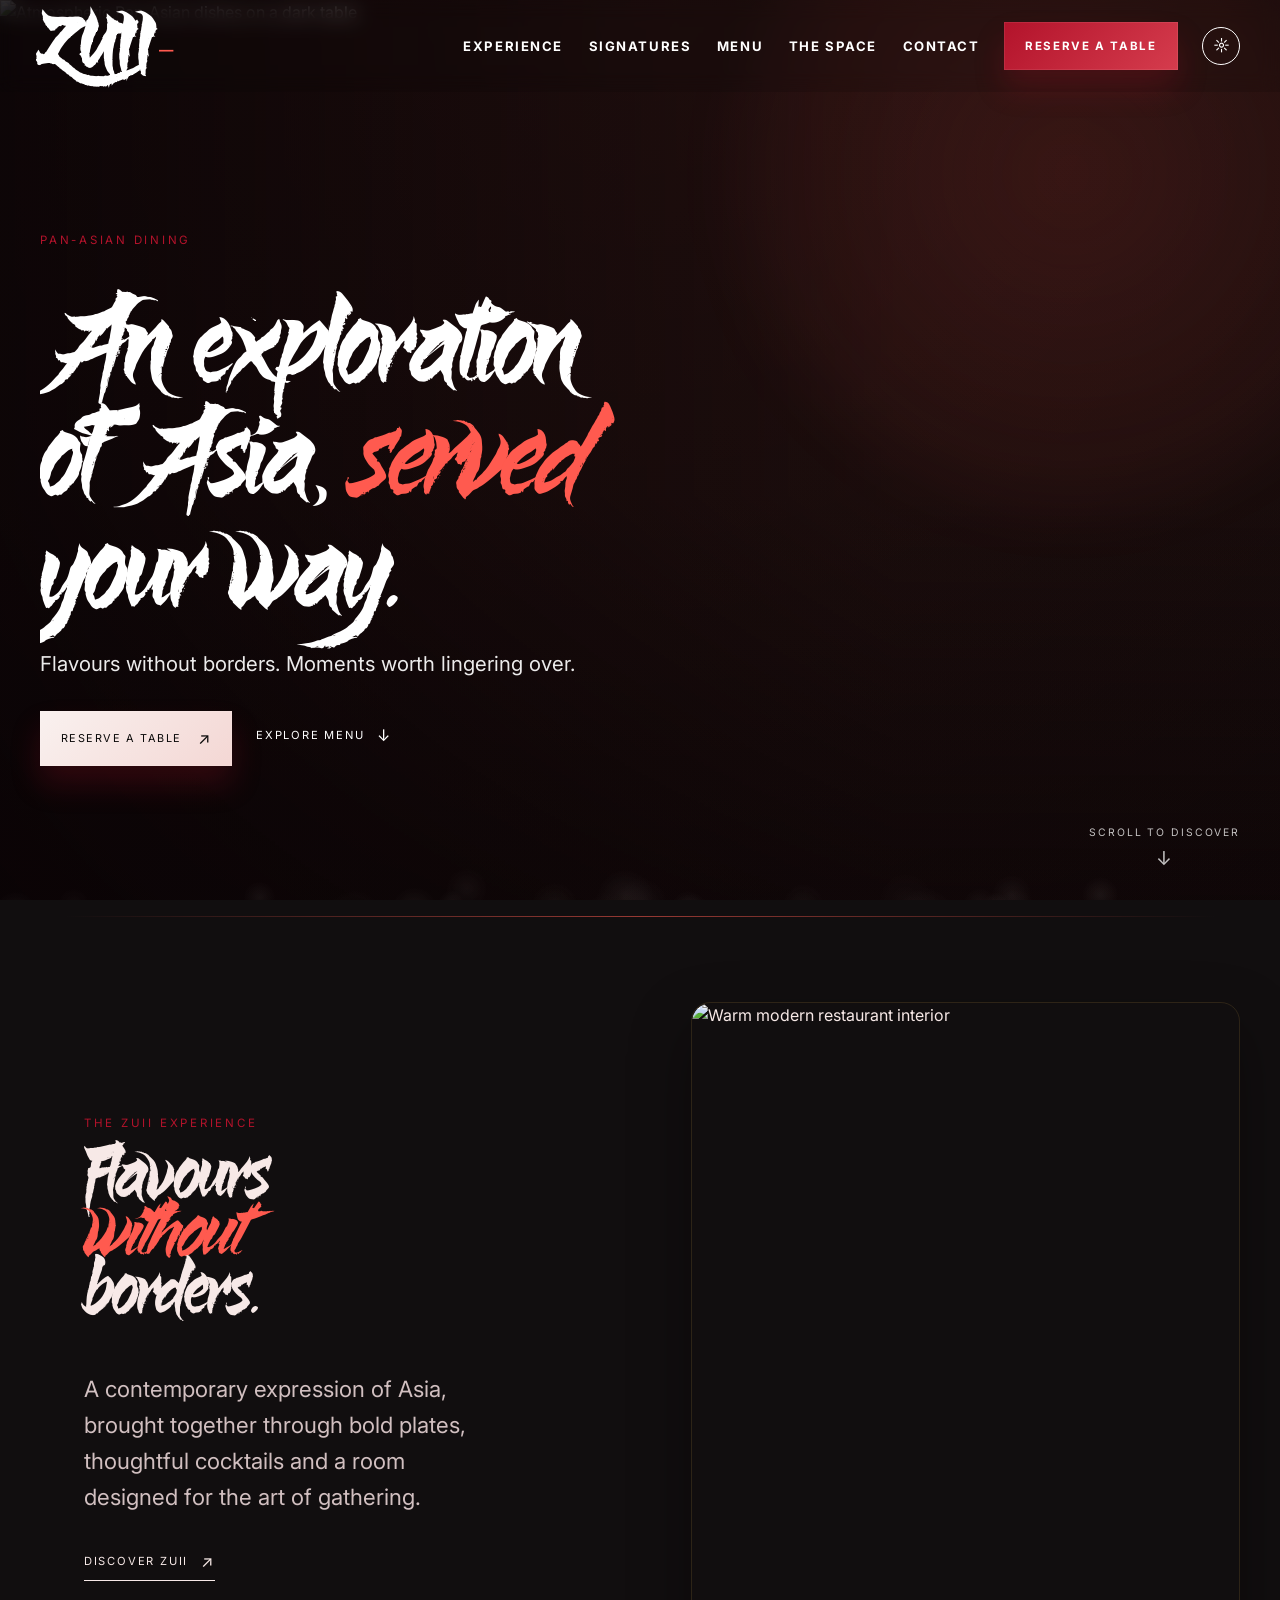
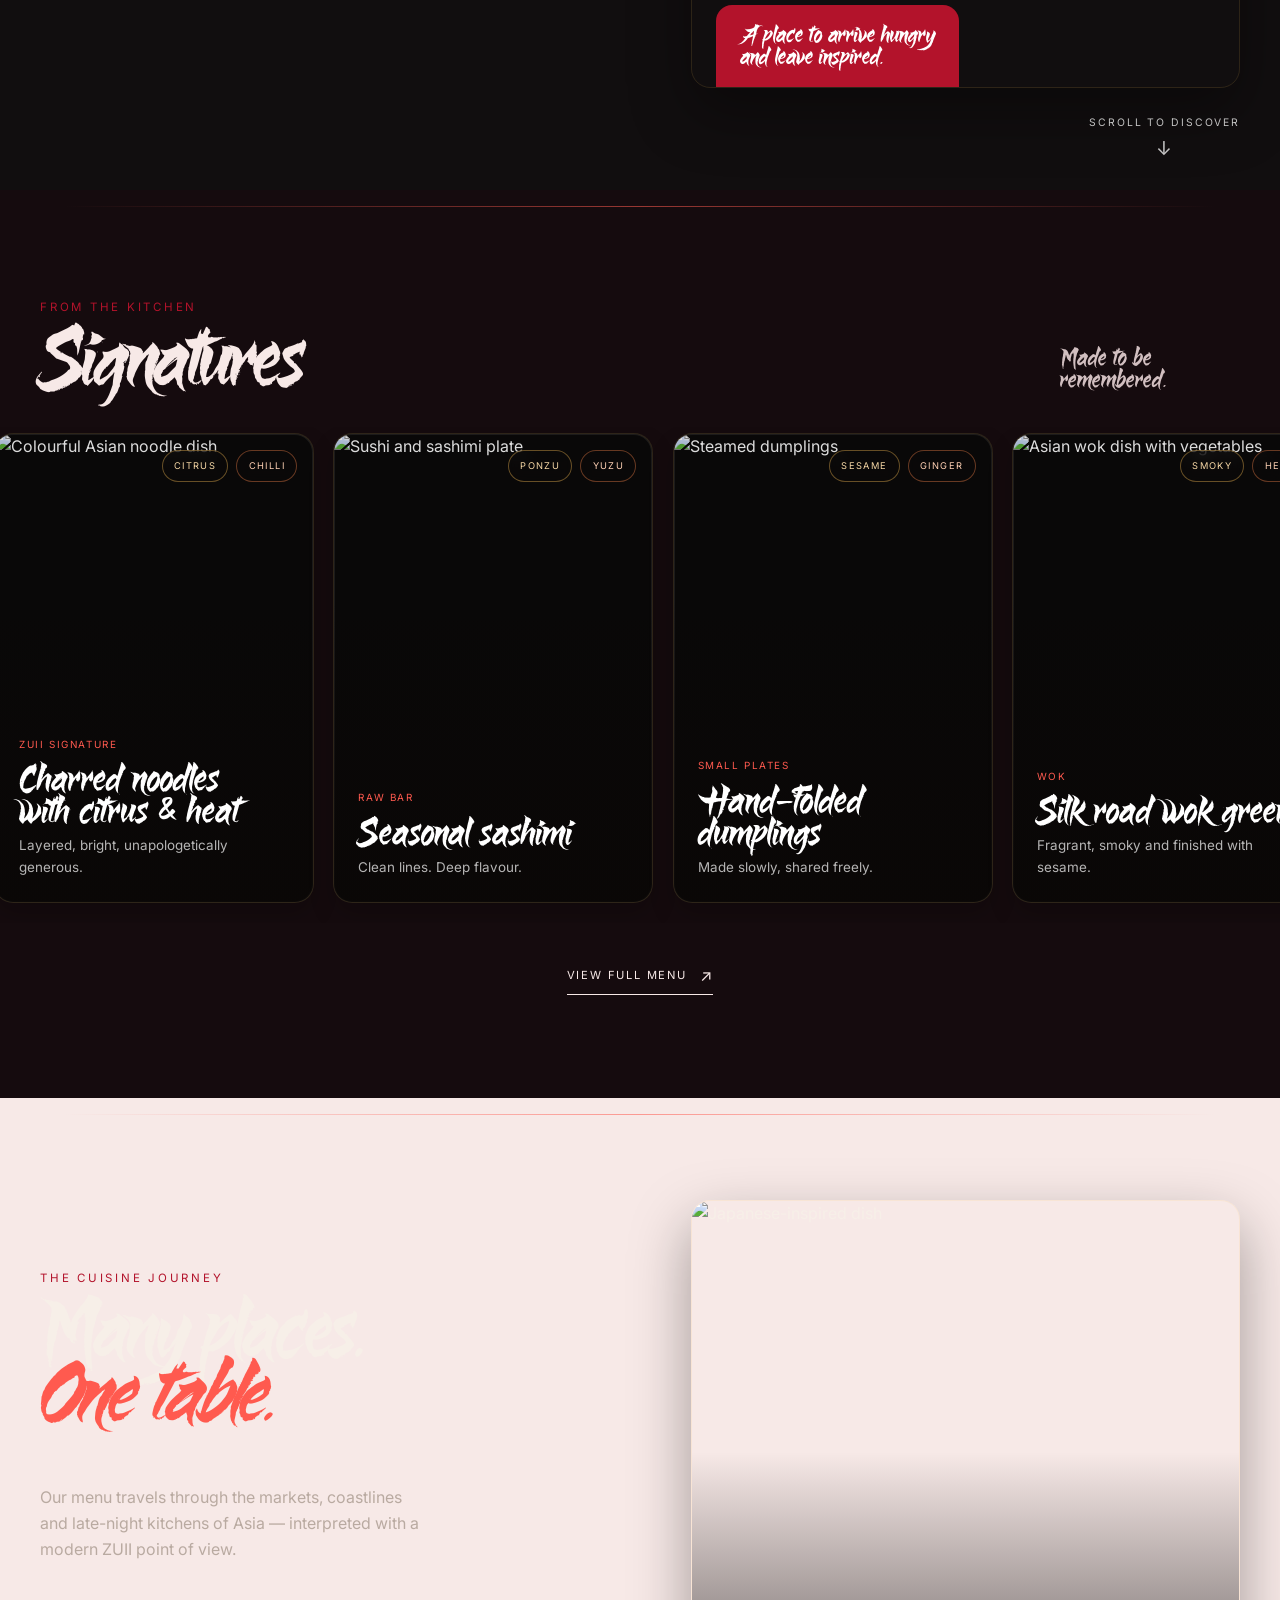
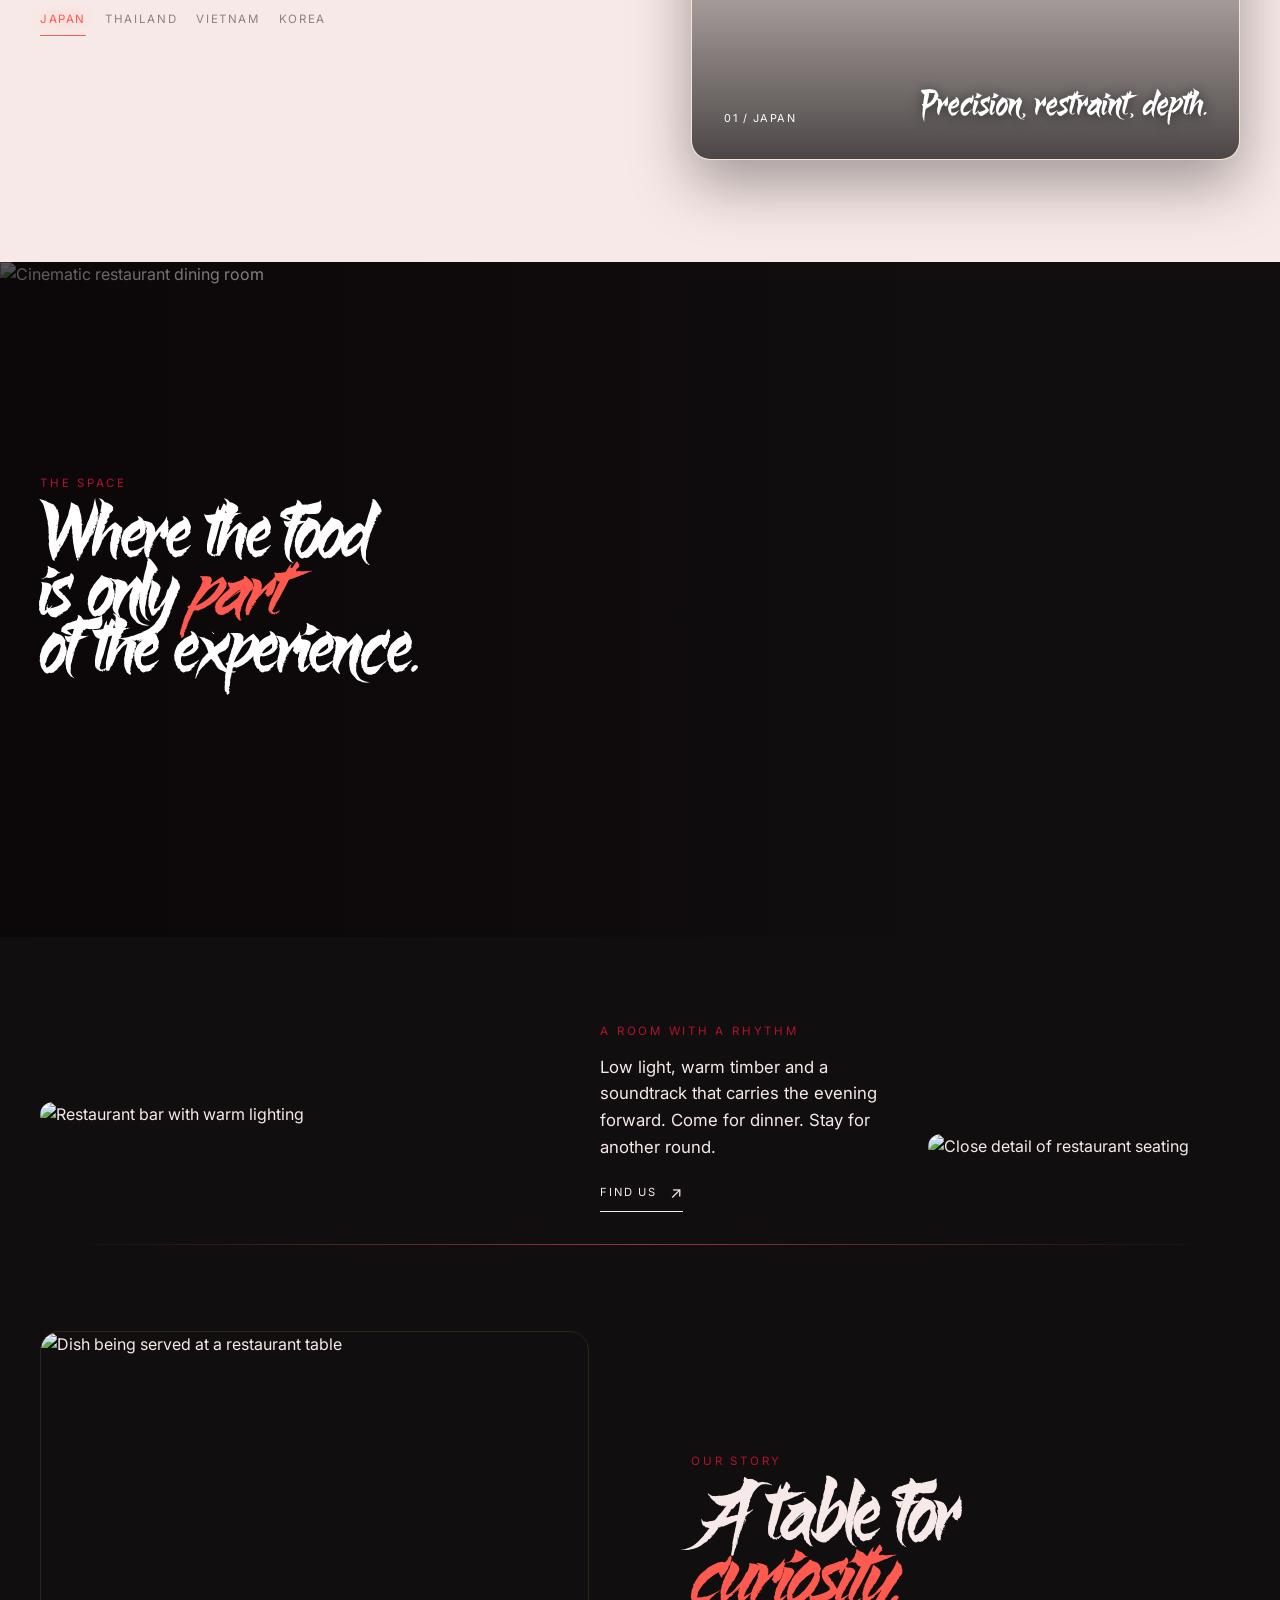
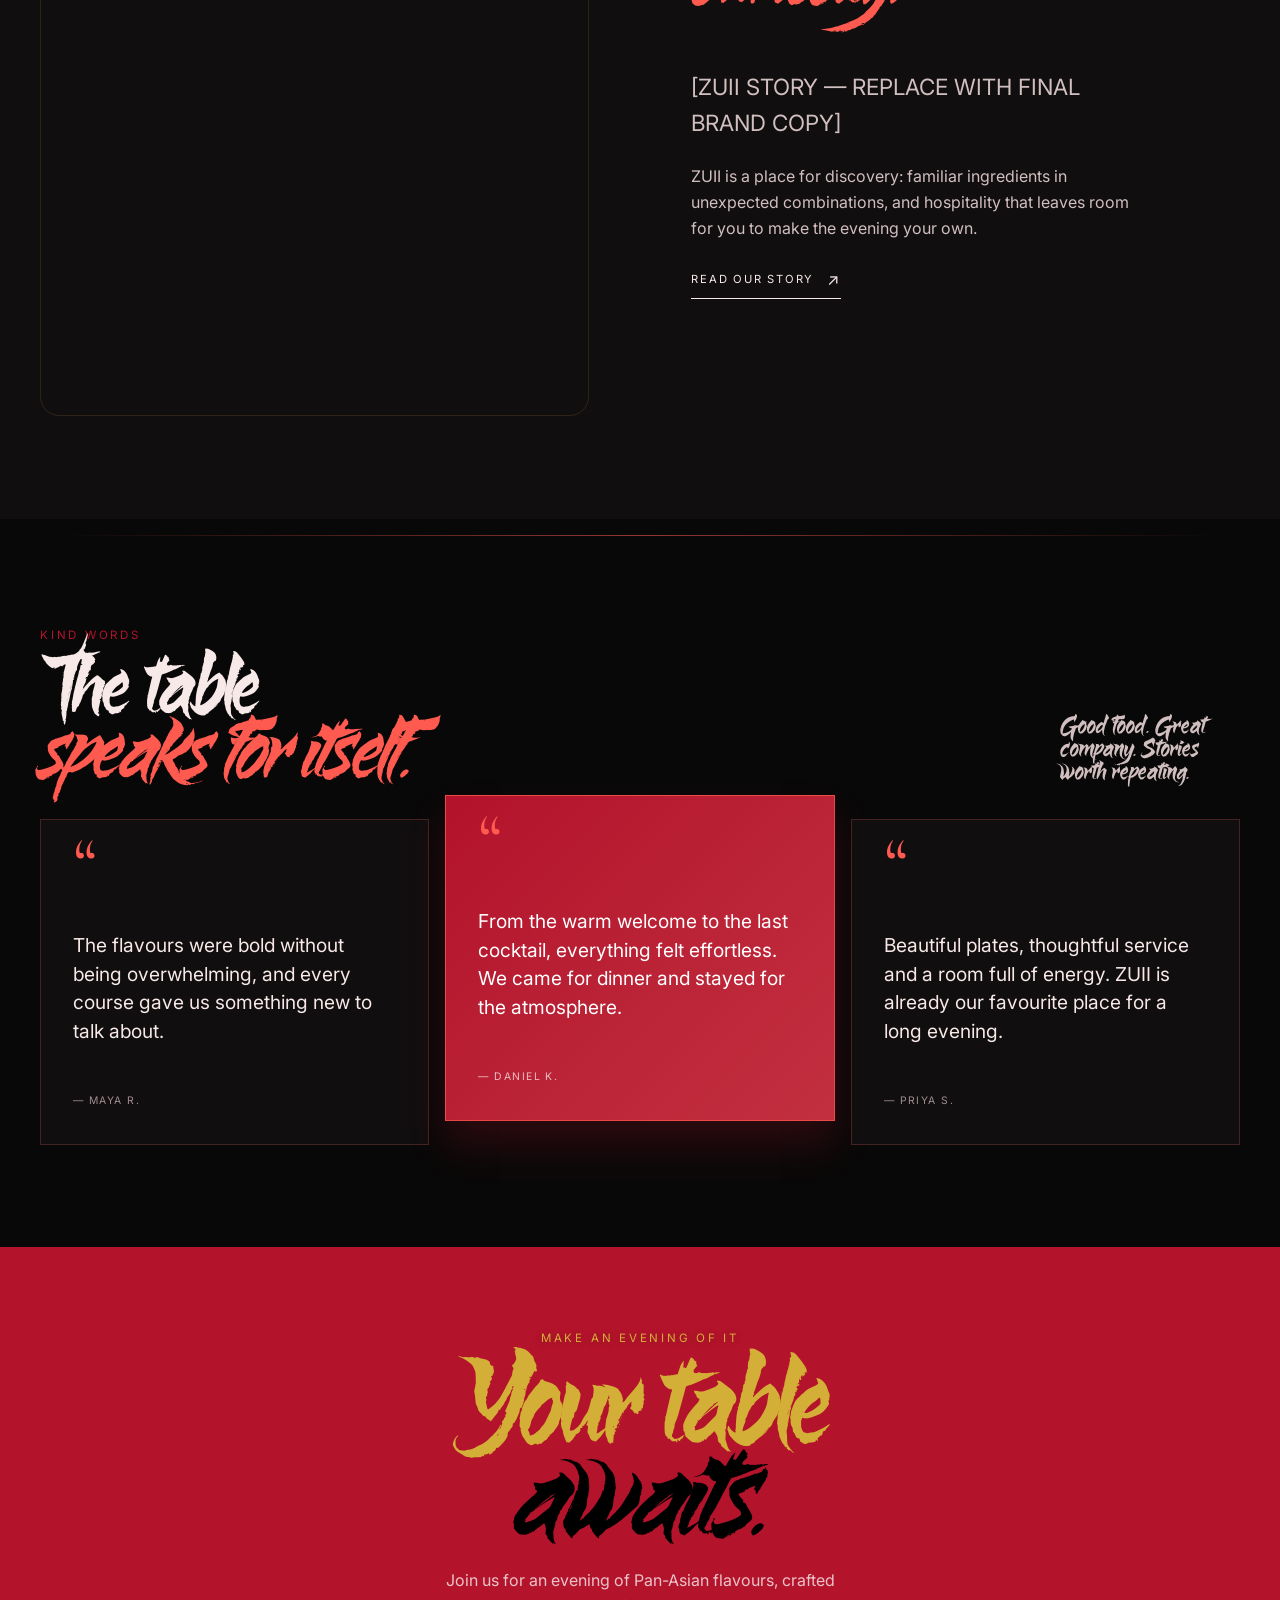
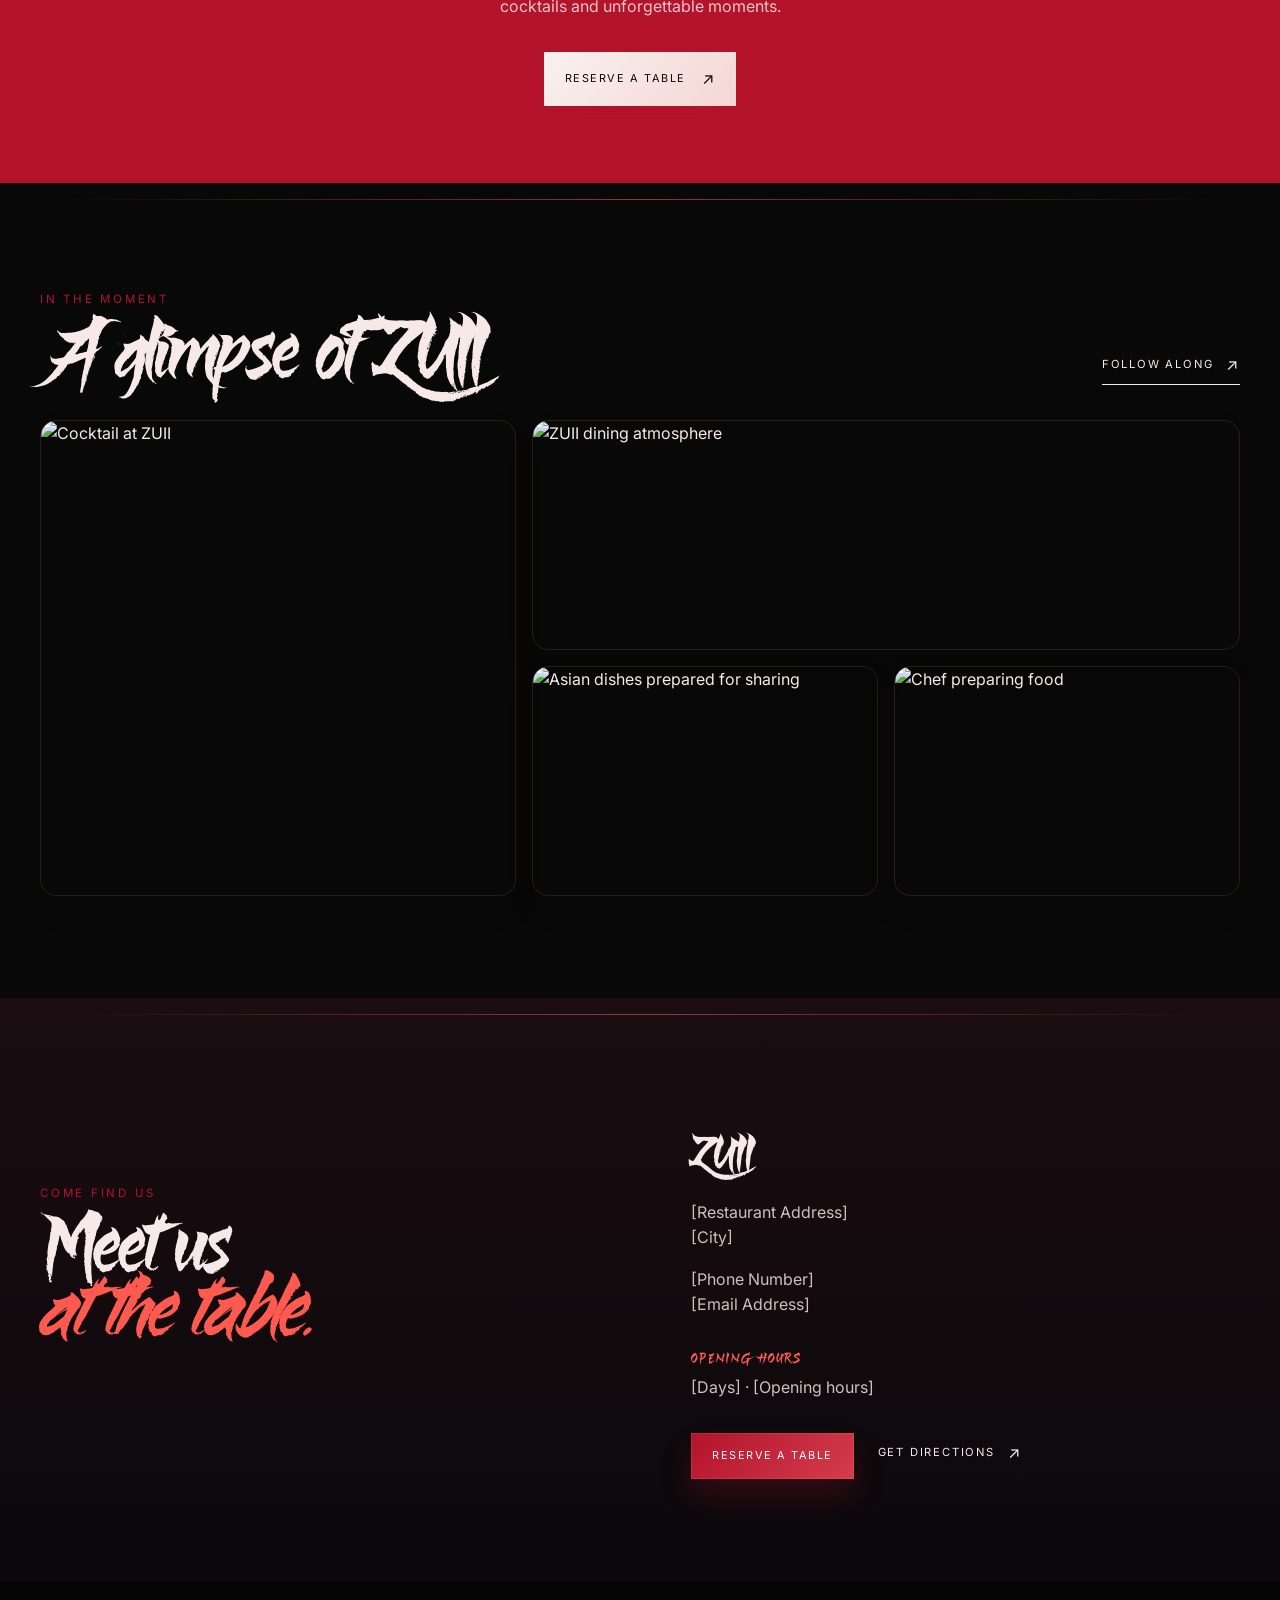
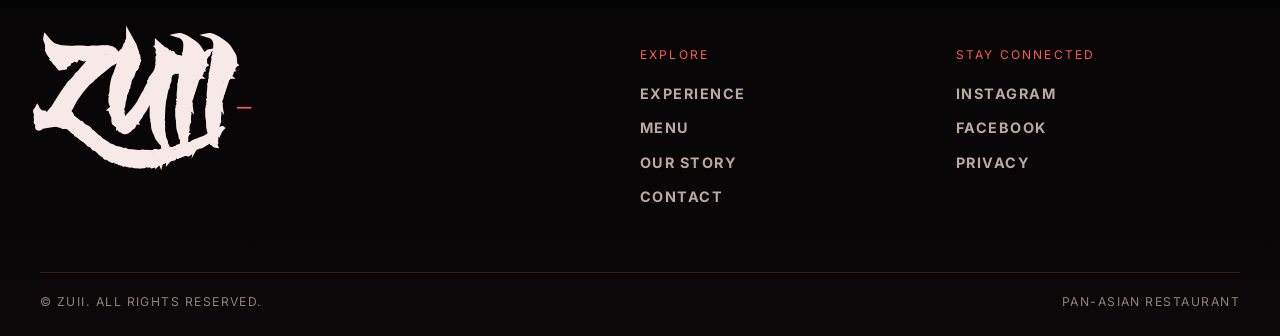
==== index.html @ ab3c59bf "Initial commit" ====
<!doctype html>
<html lang="en">
<head>
  <meta charset="utf-8">
  <meta name="viewport" content="width=device-width, initial-scale=1">
  <meta name="description" content="ZUII — contemporary Pan-Asian dining, made to be remembered.">
  <title>ZUII — Pan-Asian Dining</title>
  <link rel="preconnect" href="https://fonts.googleapis.com">
  <link rel="preconnect" href="https://fonts.gstatic.com" crossorigin>
  <link href="https://fonts.googleapis.com/css2?family=Cormorant+Garamond:wght@400;500;600&family=Inter:wght@400;500;600&display=swap" rel="stylesheet">
  <link rel="stylesheet" href="styles/variables.css">
  <link rel="stylesheet" href="styles/typography.css">
  <link rel="stylesheet" href="styles/animations.css">
  <link rel="stylesheet" href="styles/main.css">
</head>
<body>
  <header class="site-header" id="site-header">
    <a class="brand" href="#top" aria-label="ZUII home">ZUII<span>—</span></a>
    <nav class="desktop-nav" aria-label="Primary navigation">
      <a href="#experience">Experience</a>
      <a href="#signatures">Signatures</a>
      <a href="pages/menu.html">Menu</a>
      <a href="#space">The Space</a>
      <a href="#contact">Contact</a>
    </nav>
    <a class="button button-small header-cta" href="pages/reservations.html">Reserve a table</a>
    <button class="theme-toggle" type="button" aria-label="Switch to light theme" aria-pressed="false"><span aria-hidden="true">☼</span></button>
    <button class="menu-toggle" type="button" aria-label="Open menu" aria-expanded="false" aria-controls="mobile-menu">
      <span></span><span></span>
    </button>
  </header>

  <div class="mobile-menu" id="mobile-menu" aria-hidden="true">
    <nav aria-label="Mobile navigation">
      <a href="#experience">Experience</a>
      <a href="pages/menu.html">Menu</a>
      <a href="#signatures">Signatures</a>
      <a href="#space">The Space</a>
      <a href="#story">Our Story</a>
      <a href="#contact">Contact</a>
      <a class="button" href="#reserve">Reserve a table</a>
      <button class="theme-toggle mobile-theme-toggle" type="button" aria-label="Switch to light theme" aria-pressed="false"><span aria-hidden="true">☼</span> <span class="theme-toggle-label">Light theme</span></button>
    </nav>
  </div>

  <main id="top">
    <section class="hero">
      <img class="hero-image" src="https://images.unsplash.com/photo-1515003197210-e0cd71810b5f?auto=format&fit=crop&w=2200&q=85" alt="Atmospheric Pan-Asian dishes on a dark table">
      <div class="hero-overlay"></div>
      <canvas class="steam-canvas" aria-hidden="true"></canvas>
      <div class="container hero-copy">
        <span class="eyebrow">Pan-Asian dining</span>
        <h1 class="hero-title">An exploration<br>of Asia, <em>served</em><br>your way.</h1>
        <p class="hero-subtitle">Flavours without borders. Moments worth lingering over.</p>
        <div class="hero-actions">
          <a class="button button-light" href="#reserve">Reserve a table <span>↗</span></a>
          <a class="text-link text-link-light" href="#signatures">Explore menu <span>↓</span></a>
        </div>
      </div>
      <div class="hero-scroll">Scroll to discover <span>↓</span></div>
    </section>

    <section class="section intro" id="experience">
      <div class="container intro-grid">
        <div class="intro-copy reveal">
          <span class="eyebrow">The ZUII experience</span>
          <h2 class="display">Flavours<br><em>without</em><br>borders.</h2>
          <p class="lead">A contemporary expression of Asia, brought together through bold plates, thoughtful cocktails and a room designed for the art of gathering.</p>
          <a class="text-link" href="#story">Discover ZUII <span>↗</span></a>
        </div>
        <div class="intro-media reveal">
          <img src="https://images.unsplash.com/photo-1552566626-52f8b828add9?auto=format&fit=crop&w=1200&q=85" alt="Warm modern restaurant interior">
          <span class="image-caption">A place to arrive hungry<br>and leave inspired.</span>
        </div>
      </div>
      <div class="hero-scroll">Scroll to discover <span>↓</span></div>
    </section>

    <section class="section signatures" id="signatures">
      <div class="container">
        <div class="section-head reveal">
          <div><span class="eyebrow">From the kitchen</span><h2 class="editorial-title">Signatures</h2></div>
          <p class="section-note">Made to be remembered.</p>
        </div>
        <div class="dish-rail">
          <div class="dish-grid" id="signature-dishes">
          <article class="dish-card dish-feature reveal">
            <div class="dish-badges" aria-label="flavour notes">
              <span class="dish-badge">citrus</span>
              <span class="dish-badge dish-badge-alt">chilli</span>
            </div>
            <img src="https://images.unsplash.com/photo-1547592180-85f173990554?auto=format&fit=crop&w=1400&q=85" alt="Colourful Asian noodle dish">
            <div class="dish-meta"><span>ZUII signature</span><h3>Charred noodles<br>with citrus & heat</h3><p>Layered, bright, unapologetically generous.</p></div>
          </article>
          <article class="dish-card reveal">
            <div class="dish-badges" aria-label="flavour notes">
              <span class="dish-badge">ponzu</span>
              <span class="dish-badge dish-badge-alt">yuzu</span>
            </div>
            <img src="https://images.unsplash.com/photo-1553621042-f6e147245754?auto=format&fit=crop&w=1000&q=85" alt="Sushi and sashimi plate">
            <div class="dish-meta"><span>Raw bar</span><h3>Seasonal sashimi</h3><p>Clean lines. Deep flavour.</p></div>
          </article>
          <article class="dish-card reveal">
            <div class="dish-badges" aria-label="flavour notes">
              <span class="dish-badge">sesame</span>
              <span class="dish-badge dish-badge-alt">ginger</span>
            </div>
            <img src="https://images.unsplash.com/photo-1534422298391-e4f8c172dddb?auto=format&fit=crop&w=1000&q=85" alt="Steamed dumplings">
            <div class="dish-meta"><span>Small plates</span><h3>Hand-folded dumplings</h3><p>Made slowly, shared freely.</p></div>
          </article>
          <article class="dish-card reveal">
            <div class="dish-badges" aria-label="flavour notes">
              <span class="dish-badge">smoky</span>
              <span class="dish-badge dish-badge-alt">herbs</span>
            </div>
            <img src="https://images.unsplash.com/photo-1512058564366-18510be2db19?auto=format&fit=crop&w=1000&q=85" alt="Asian wok dish with vegetables">
            <div class="dish-meta"><span>Wok</span><h3>Silk road wok greens</h3><p>Fragrant, smoky and finished with sesame.</p></div>
          </article>
          <article class="dish-card reveal">
            <div class="dish-badges" aria-label="flavour notes">
              <span class="dish-badge">coconut</span>
              <span class="dish-badge dish-badge-alt">lime</span>
            </div>
            <img src="https://images.unsplash.com/photo-1559314809-0d155014e29e?auto=format&fit=crop&w=1000&q=85" alt="Colourful Vietnamese-inspired dish">
            <div class="dish-meta"><span>Seasonal</span><h3>Market garden curry</h3><p>Coconut, herbs and a little bright heat.</p></div>
          </article>
          <article class="dish-card reveal">
            <div class="dish-badges" aria-label="flavour notes">
              <span class="dish-badge">charred</span>
              <span class="dish-badge dish-badge-alt">bao</span>
            </div>
            <img src="https://images.unsplash.com/photo-1563245372-f21724e3856d?auto=format&fit=crop&w=1000&q=85" alt="Asian bao buns">
            <div class="dish-meta"><span>From the grill</span><h3>Glazed bao buns</h3><p>Soft, sticky, savoury and made to share.</p></div>
          </article>
          </div>
        </div>
        <a class="text-link centered-link" href="pages/menu.html">View full menu <span>↗</span></a>
      </div>
    </section>

    <section class="journey section">
      <div class="container journey-grid">
        <div class="journey-copy reveal">
          <span class="eyebrow">The cuisine journey</span>
          <h2 class="editorial-title">Many places.<br><em>One table.</em></h2>
          <p>Our menu travels through the markets, coastlines and late-night kitchens of Asia — interpreted with a modern ZUII point of view.</p>
          <div class="journey-tabs" role="tablist" aria-label="Cuisine influences">
            <button class="active" type="button" data-cuisine="Japan">Japan</button>
            <button type="button" data-cuisine="Thailand">Thailand</button>
            <button type="button" data-cuisine="Vietnam">Vietnam</button>
            <button type="button" data-cuisine="Korea">Korea</button>
          </div>
        </div>
        <div class="journey-image reveal">
          <img id="cuisine-image" src="https://images.unsplash.com/photo-1579871494447-9811cf80d66c?auto=format&fit=crop&w=1200&q=85" alt="Japanese-inspired dish">
          <div class="journey-label"><span id="cuisine-label">01 / Japan</span><strong id="cuisine-title">Precision, restraint, depth.</strong></div>
        </div>
      </div>
    </section>

    <section class="space-section" id="space">
      <div class="space-image">
        <img src="https://images.unsplash.com/photo-1514933651103-005eec06c04b?auto=format&fit=crop&w=2200&q=85" alt="Cinematic restaurant dining room">
        <div class="space-overlay"></div>
        <div class="container space-copy reveal"><span class="eyebrow">The space</span><h2 class="display">Where the food<br>is only <em>part</em><br>of the experience.</h2></div>
      </div>
      <div class="container space-details">
        <img class="detail-large reveal" src="https://images.unsplash.com/photo-1544148103-0773bf10d330?auto=format&fit=crop&w=1200&q=85" alt="Restaurant bar with warm lighting">
        <div class="detail-copy reveal"><span class="eyebrow">A room with a rhythm</span><p>Low light, warm timber and a soundtrack that carries the evening forward. Come for dinner. Stay for another round.</p><a class="text-link" href="#contact">Find us <span>↗</span></a></div>
        <img class="detail-small reveal" src="https://images.unsplash.com/photo-1550966871-3ed3cdb5ed0c?auto=format&fit=crop&w=900&q=85" alt="Close detail of restaurant seating">
      </div>
    </section>

    <section class="section story" id="story">
      <div class="container story-grid">
        <div class="story-image reveal"><img src="https://images.unsplash.com/photo-1547592180-85f173990554?auto=format&fit=crop&w=1200&q=85" alt="Dish being served at a restaurant table"></div>
        <div class="story-copy reveal"><span class="eyebrow">Our story</span><h2 class="editorial-title">A table for<br><em>curiosity.</em></h2><p class="lead">[ZUII STORY — REPLACE WITH FINAL BRAND COPY]</p><p>ZUII is a place for discovery: familiar ingredients in unexpected combinations, and hospitality that leaves room for you to make the evening your own.</p><a class="text-link" href="#contact">Read our story <span>↗</span></a></div>
      </div>
    </section>

    <section class="section testimonials" id="testimonials">
      <div class="container">
        <div class="section-head reveal">
          <div><span class="eyebrow">Kind words</span><h2 class="editorial-title">The table<br><em>speaks for itself.</em></h2></div>
          <p class="section-note">Good food. Great company. Stories worth repeating.</p>
        </div>
        <div class="testimonial-grid">
          <article class="testimonial-card reveal">
            <span class="testimonial-mark">“</span>
            <blockquote>The flavours were bold without being overwhelming, and every course gave us something new to talk about.</blockquote>
            <cite>— Maya R.</cite>
          </article>
          <article class="testimonial-card testimonial-feature reveal">
            <span class="testimonial-mark">“</span>
            <blockquote>From the warm welcome to the last cocktail, everything felt effortless. We came for dinner and stayed for the atmosphere.</blockquote>
            <cite>— Daniel K.</cite>
          </article>
          <article class="testimonial-card reveal">
            <span class="testimonial-mark">“</span>
            <blockquote>Beautiful plates, thoughtful service and a room full of energy. ZUII is already our favourite place for a long evening.</blockquote>
            <cite>— Priya S.</cite>
          </article>
        </div>
      </div>
    </section>

    <section class="reserve" id="reserve">
      <div class="container reserve-inner reveal"><span class="eyebrow">Make an evening of it</span><h2 class="display">Your table<br><em>awaits.</em></h2><p>Join us for an evening of Pan-Asian flavours, crafted cocktails and unforgettable moments.</p><a class="button button-light" href="pages/reservations.html">Reserve a table <span>↗</span></a></div>
    </section>

    <section class="section gallery" id="gallery">
      <div class="container"><div class="section-head reveal"><div><span class="eyebrow">In the moment</span><h2 class="editorial-title">A glimpse of ZUII</h2></div><a class="text-link" href="#contact">Follow along <span>↗</span></a></div>
        <div class="gallery-grid">
          <img class="gallery-a reveal" src="https://images.unsplash.com/photo-1559339352-11d035aa65de?auto=format&fit=crop&w=1000&q=85" alt="Cocktail at ZUII">
          <img class="gallery-b reveal" src="https://images.unsplash.com/photo-1517248135467-4c7edcad34c4?auto=format&fit=crop&w=1200&q=85" alt="ZUII dining atmosphere">
          <img class="gallery-c reveal" src="https://images.unsplash.com/photo-1498654896293-37aacf113fd9?auto=format&fit=crop&w=1000&q=85" alt="Asian dishes prepared for sharing">
          <img class="gallery-d reveal" src="https://images.unsplash.com/photo-1529692236671-f1f6cf9683ba?auto=format&fit=crop&w=1000&q=85" alt="Chef preparing food">
        </div>
      </div>
    </section>

    <section class="location section" id="contact">
      <div class="container location-grid">
        <div class="reveal"><span class="eyebrow">Come find us</span><h2 class="editorial-title">Meet us<br><em>at the table.</em></h2></div>
        <div class="location-details reveal"><h3>ZUII</h3><p>[Restaurant Address]<br>[City]</p><p>[Phone Number]<br>[Email Address]</p><h4>Opening hours</h4><p>[Days] · [Opening hours]</p><div class="location-actions"><a class="button" href="pages/reservations.html">Reserve a table</a><a class="text-link location-directions" href="https://maps.app.goo.gl/mu5NwskELouPbdp76" target="_blank" rel="noopener noreferrer">Get directions <span>↗</span></a></div></div>
      </div>
    </section>
  </main>

  <footer class="site-footer"><div class="container footer-grid"><a class="brand" href="#top">ZUII<span>—</span></a><div><span class="footer-label">Explore</span><a href="#experience">Experience</a><a href="#signatures">Menu</a><a href="#story">Our Story</a><a href="#contact">Contact</a></div><div><span class="footer-label">Stay connected</span><a href="#">Instagram</a><a href="#">Facebook</a><a href="#">Privacy</a></div></div><div class="container footer-bottom"><span>© ZUII. All rights reserved.</span><span>Pan-Asian restaurant</span></div></footer>
  <script src="js/main.js"></script>
</body>
</html>
---- styles/variables.css ----
@font-face {
  font-family: "Hoshiko Satsuki";
  src: url("../assets/fonts/Hoshiko Satsuki.woff2") format("woff2"),
       url("../assets/fonts/Hoshiko Satsuki.woff") format("woff");
  font-weight: 400;
  font-style: normal;
  font-display: swap;
}
:root {
  --bg: #090808;
  --bg-strong: #150b0e;
  --surface: #110e0f;
  --surface-strong: #1b0d11;
  --panel: rgba(255, 255, 255, 0.06);
  --ink: #f7e9e7;
  --ink-soft: #d1bfc0;
  --muted: #a08d90;
  --line: rgba(255, 111, 111, 0.22);
  --shadow: 0 24px 60px rgba(0, 0, 0, 0.35);
  --accent: #b3132b;
  --accent-soft: rgba(179, 19, 43, 0.2);
  --highlight: #ff5a4f;
  --success: #8bc5a0;
  --warning: #e63946;
  --header-height: 92px;
  --container: min(1200px, calc(100% - 2.4rem));
  --radius: 28px;
  --radius-sm: 16px;
  --serif: "Hoshiko Satsuki", "Cormorant Garamond", Georgia, serif;
  --display-font: "Hoshiko Satsuki", "Cormorant Garamond", Georgia, serif;
  --sans: "Inter", "Segoe UI", sans-serif;
  --transition: 220ms ease;
}

[data-theme="light"] {
  --bg: #f7f1ee;
  --bg-strong: #efe1e1;
  --surface: #fffaf8;
  --surface-strong: #f4e7e7;
  --panel: rgba(255, 255, 255, 0.72);
  --ink: #1b1012;
  --ink-soft: #553f42;
  --muted: #806c70;
  --line: rgba(111, 24, 36, 0.18);
  --shadow: 0 24px 60px rgba(77, 23, 29, 0.14);
  --accent: #a91029;
  --accent-soft: rgba(169, 16, 41, 0.1);
  --highlight: #c52335;
}

* {
  box-sizing: border-box;
}

html {
  scroll-behavior: smooth;
}

body {
  position: relative;
  margin: 0;
  background: radial-gradient(circle at top, rgba(255, 90, 79, 0.12), transparent 26%), var(--bg);
  color: var(--ink);
  font-family: var(--sans);
  line-height: 1.6;
  text-rendering: optimizeLegibility;
  -webkit-font-smoothing: antialiased;
  transition: background var(--transition), color var(--transition);
  overflow-x: hidden;
}

body::before {
  content: "";
  position: fixed;
  inset: -18% -10% auto auto;
  width: 42rem;
  height: 42rem;
  border-radius: 50%;
  background: radial-gradient(circle, rgba(255, 90, 79, 0.16), rgba(255, 90, 79, 0));
  pointer-events: none;
  filter: blur(30px);
  z-index: 0;
  animation: floatGlow 18s ease-in-out infinite alternate;
}

main,
footer,
header {
  position: relative;
  z-index: 1;
}

a {
  color: inherit;
  text-decoration: none;
}

img {
  display: block;
  max-width: 100%;
}

button,
input,
select,
textarea {
  font: inherit;
}

.container {
  width: var(--container);
  margin: 0 auto;
}

.section {
  position: relative;
  z-index: 1;
  padding: clamp(4.5rem, 8vw, 8rem) 0;
  overflow: hidden;
}

.section::before {
  content: "";
  position: absolute;
  inset: 1rem 5% auto;
  height: 1px;
  background: linear-gradient(90deg, transparent, rgba(255, 90, 79, 0.7), transparent);
  opacity: 0.8;
}

.section-head {
  display: flex;
  justify-content: space-between;
  align-items: end;
  gap: 1.5rem;
  margin-bottom: 2.2rem;
}

.section-head h2 {
  margin: 0;
}

.eyebrow {
  display: inline-block;
  letter-spacing: 0.24em;
  text-transform: uppercase;
  font-size: 0.72rem;
  color: var(--accent);
  margin-bottom: 0.8rem;
  transition: color var(--transition), text-shadow var(--transition), transform var(--transition);
}

.eyebrow:hover {
  color: var(--highlight);
  text-shadow: 0 0 16px rgba(255, 90, 79, 0.35);
}

.hidden {
  position: absolute;
  width: 1px;
  height: 1px;
  padding: 0;
  margin: -1px;
  overflow: hidden;
  clip: rect(0, 0, 0, 0);
  white-space: nowrap;
  border: 0;
}
---- styles/typography.css ----
.display,
.hero-title,
.page-banner h1,
.editorial-title {
  font-family: var(--display-font);
  letter-spacing: -0.04em;
  line-height: 0.9;
  font-weight: 500;
}

.hero-title {
  font-size: clamp(3.4rem, 8vw, 8rem);
  line-height: 1.1;
}

.display {
  font-size: clamp(2.8rem, 5vw, 5rem);
}

.editorial-title {
  font-size: clamp(2.5rem, 5.5vw, 4.5rem);
}

h1, h2, h3, h4, h5 {
  margin-top: 0;
  font-family: "Hoshiko Satsuki", "Cormorant Garamond", Georgia, serif;
  font-weight: 500;
}

p {
  margin-top: 0;
  color: var(--ink-soft);
}

.lead {
  font-size: clamp(1.1rem, 1.8vw, 1.4rem);
  color: var(--ink-soft);
}

.muted {
  color: var(--muted);
}

.text-uppercase {
  text-transform: uppercase;
  letter-spacing: 0.2em;
}
---- styles/animations.css ----
.reveal {
  opacity: 0;
  transform: translateY(26px);
  transition: opacity 700ms ease, transform 700ms ease;
}

.reveal.visible {
  opacity: 1;
  transform: translateY(0);
}

.hero-copy > * {
  opacity: 0;
  transform: translateY(18px);
  animation: fadeUp 800ms ease forwards;
}

.hero-copy .eyebrow { animation-delay: 100ms; }
.hero-copy .hero-title { animation-delay: 200ms; }
.hero-copy .hero-subtitle { animation-delay: 320ms; }
.hero-copy .hero-actions { animation-delay: 440ms; }

@keyframes fadeUp {
  from {
    opacity: 0;
    transform: translateY(18px);
  }
  to {
    opacity: 1;
    transform: translateY(0);
  }
}

@keyframes floatGlow {
  0% {
    transform: scale(1) translate3d(0, 0, 0);
    opacity: .65;
  }
  100% {
    transform: scale(1.08) translate3d(1%, -2%, 0);
    opacity: 1;
  }
}

@keyframes sheen {
  0% {
    transform: translateX(-140%) skewX(-18deg);
    opacity: 0;
  }
  20% {
    opacity: 1;
  }
  100% {
    transform: translateX(180%) skewX(-18deg);
    opacity: 0;
  }
}

@keyframes pulseGlow {
  0%, 100% {
    box-shadow: 0 0 0 rgba(255, 90, 79, 0), 0 0 0 rgba(255, 90, 79, 0);
  }
  50% {
    box-shadow: 0 0 24px rgba(255, 90, 79, .28), 0 0 52px rgba(179, 19, 43, .18);
  }
}

@media (prefers-reduced-motion: reduce) {
  html {
    scroll-behavior: auto;
  }

  *, *::before, *::after {
    animation: none !important;
    transition: none !important;
  }

  .reveal {
    opacity: 1;
    transform: none;
  }

  .hero-copy .hero-title {
    clip-path: none;
  }

  .hero-copy .hero-title::after {
    display: none;
  }
}
---- styles/main.css ----
.site-header {
  position: fixed;
  z-index: 20;
  top: 0;
  left: 0;
  right: 0;
  height: var(--header-height);
  display: flex;
  align-items: center;
  gap: 1.5rem;
  padding: 0 max(1.2rem, calc((100% - 1200px) / 2));
  color: #fff;
  background: rgba(9, 8, 8, 0.14);
  backdrop-filter: blur(10px);
  transition: background var(--transition), color var(--transition), box-shadow var(--transition), transform var(--transition);
}

.site-header.scrolled {
  background: rgba(9, 8, 8, .92);
  color: var(--ink);
  backdrop-filter: blur(18px);
  box-shadow: 0 1px 0 var(--line), 0 12px 32px rgba(0, 0, 0, .18);
}

.brand {
  font-family: var(--display-font);
  font-size: clamp(2.8rem, 4.5vw, 3.8rem);
  letter-spacing: .08em;
  line-height: 1;
  font-weight: 700;
  white-space: nowrap;
  transition: transform var(--transition), text-shadow var(--transition);
}

.brand:hover {
  transform: translateY(-1px);
  text-shadow: 0 0 18px rgba(255, 90, 79, .35);
}

.brand span {
  color: var(--highlight);
  font-family: var(--sans);
  font-size: .9rem;
  margin-left: .25rem;
}

.desktop-nav {
  display: flex;
  gap: 1.6rem;
  margin-left: auto;
}

.desktop-nav a,
.footer-grid a {
  position: relative;
  font-size: .82rem;
  font-weight: 700;
  letter-spacing: .12em;
  text-transform: uppercase;
  transition: color var(--transition), transform var(--transition), text-shadow var(--transition);
}

.desktop-nav a::after,
.footer-grid a::after,
.text-link::after {
  content: "";
  position: absolute;
  left: 0;
  bottom: -0.35rem;
  width: 100%;
  height: 1px;
  background: currentColor;
  transform: scaleX(0);
  transform-origin: left center;
  transition: transform var(--transition);
}

.desktop-nav a:hover,
.footer-grid a:hover,
.text-link:hover {
  color: var(--highlight);
  text-shadow: 0 0 18px rgba(255, 90, 79, .25);
}

.desktop-nav a:hover::after,
.footer-grid a:hover::after,
.text-link:hover::after {
  transform: scaleX(1);
}

.hero-actions .text-link::after,
.intro-copy .text-link::after,
.detail-copy .text-link::after,
.story-copy .text-link::after,
.section-head .text-link::after,
.location-directions::after,
.site-footer .brand::after {
  display: none;
}

.button {
  position: relative;
  display: inline-flex;
  align-items: center;
  justify-content: center;
  gap: 1rem;
  border: 0;
  background: linear-gradient(135deg, var(--accent) 0%, #d53c4d 100%);
  color: #fff;
  padding: .9rem 1.3rem;
  text-transform: uppercase;
  letter-spacing: .14em;
  font-size: .68rem;
  cursor: pointer;
  overflow: hidden;
  box-shadow: 0 18px 30px rgba(179, 19, 43, .22), inset 0 0 0 1px rgba(255, 255, 255, .08);
  transition: transform var(--transition), box-shadow var(--transition), background var(--transition), color var(--transition);
}

.button::before {
  content: "";
  position: absolute;
  inset: 0;
  background: linear-gradient(120deg, transparent 0%, rgba(255, 255, 255, .35) 48%, transparent 100%);
  transform: translateX(-140%) skewX(-18deg);
  animation: sheen 4.8s ease-in-out infinite;
  pointer-events: none;
}

.button:hover {
  transform: translateY(-2px) scale(1.01);
  background: linear-gradient(135deg, var(--highlight) 0%, #ffae8c 100%);
  color: #090808;
  box-shadow: 0 20px 36px rgba(255, 90, 79, .26);
}

.button span,
.text-link span {
  font-size: 1rem;
}

.button-light {
  background: linear-gradient(135deg, #f9f1ef 0%, #f4d7d4 100%);
  color: #090808;
}

.button-light:hover {
  background: linear-gradient(135deg, var(--highlight) 0%, #ffd7bf 100%);
  color: #090808;
}

.button-small {
  padding: .95rem 1.35rem;
  font-size: .72rem;
  font-weight: 700;
  white-space: nowrap;
}

.menu-toggle {
  display: none;
  border: 0;
  background: none;
  color: currentColor;
  cursor: pointer;
}

.menu-toggle span {
  display: block;
  width: 24px;
  height: 1px;
  margin: 6px;
  background: currentColor;
}

.theme-toggle {
  display: inline-flex;
  flex: 0 0 auto;
  align-items: center;
  justify-content: center;
  width: 38px;
  height: 38px;
  border: 1px solid currentColor;
  border-radius: 50%;
  background: transparent;
  color: currentColor;
  cursor: pointer;
  font-size: 1rem;
  transition: background var(--transition), color var(--transition), transform var(--transition);
}

.theme-toggle:hover {
  background: var(--accent);
  color: #fff;
  transform: rotate(12deg);
}

.mobile-theme-toggle {
  width: auto;
  height: auto;
  border: 0;
  border-radius: 0;
  gap: .5rem;
  padding: .2rem;
  color: var(--ink-soft);
  font-size: .8rem;
}

.mobile-theme-toggle:hover {
  background: none;
  color: var(--highlight);
  transform: none;
}

.mobile-menu {
  display: none;
}

.hero {
  position: relative;
  display: flex;
  align-items: center;
  height: 100svh;
  min-height: 650px;
  overflow: hidden;
  color: #fff;
}

.hero-image,
.hero-overlay,
.space-image > img,
.space-overlay {
  position: absolute;
  inset: 0;
  width: 100%;
  height: 100%;
  object-fit: cover;
}

.hero-image {
  animation: heroZoom 12s ease-out both;
}

.hero-overlay {
  background:
    linear-gradient(90deg, rgba(9, 3, 5, .78), rgba(9, 3, 5, .18) 70%),
    linear-gradient(0deg, rgba(9, 3, 5, .5), transparent 45%);
}

.steam-canvas {
  position: absolute;
  z-index: 1;
  inset: 0;
  width: 100%;
  height: 100%;
  pointer-events: none;
  opacity: .72;
}

@keyframes heroZoom {
  from { transform: scale(1.08); }
  to { transform: scale(1); }
}

.hero-copy {
  position: relative;
  z-index: 2;
  padding-top: var(--header-height);
}

.hero-title {
  max-width: 850px;
  margin: .5rem 0 2.5rem;
}

.hero-copy .hero-title {
  position: relative;
  clip-path: inset(-12% 100% -12% 0);
  animation: titleWipe 1100ms cubic-bezier(.77, 0, .18, 1) 200ms forwards;
}

.hero-copy .hero-title::after {
  position: absolute;
  z-index: 2;
  top: -8%;
  bottom: -8%;
  left: -12%;
  width: 18%;
  background: rgba(247, 233, 231, .9);
  box-shadow: 0 0 22px rgba(247, 233, 231, .18);
  content: "";
  filter: blur(5px);
  pointer-events: none;
  transform: skewX(-18deg);
  animation: brushSweep 1100ms cubic-bezier(.77, 0, .18, 1) 200ms forwards;
}

@keyframes titleWipe {
  from {
    opacity: 0;
    clip-path: inset(-12% 100% -12% 0);
  }
  to {
    opacity: 1;
    clip-path: inset(-12% 0 -12% 0);
  }
}

@keyframes brushSweep {
  from { left: -12%; opacity: 1; }
  to { left: 108%; opacity: 0; }
}

.hero-title em,
.display em,
.editorial-title em {
  font-style: italic;
  color: var(--highlight);
}

.hero-subtitle {
  max-width: 540px;
  margin: 1.4rem 0 0;
  color: rgba(255, 255, 255, .92);
  font-family: var(--sans);
  font-size: clamp(1rem, 1.6vw, 1.3rem);
  font-weight: 400;
  letter-spacing: 0;
  line-height: 1.5;
}

.hero-subtitle em {
  color: var(--highlight);
  font-style: italic;
}

.hero-actions {
  display: flex;
  align-items: center;
  gap: 1.5rem;
  margin-top: 2rem;
}

.text-link {
  display: inline-flex;
  align-items: center;
  gap: .8rem;
  border-bottom: 1px solid currentColor;
  padding-bottom: .35rem;
  font-size: .7rem;
  letter-spacing: .16em;
  text-transform: uppercase;
}

.text-link-light {
  color: #fff;
}

.hero-actions .text-link {
  border-bottom: 0;
}

.hero-scroll {
  position: absolute;
  display: flex;
  flex-direction: column;
  align-items: center;
  right: max(1.2rem, calc((100% - 1200px) / 2));
  bottom: 2rem;
  color: rgba(255, 255, 255, .75);
  font-size: .65rem;
  letter-spacing: .18em;
  text-transform: uppercase;
  writing-mode: horizontal-tb;
}

.hero-scroll span {
  margin-top: .45rem;
  font-size: 1.2rem;
  line-height: 1;
}

.intro,
.story,
.space-section {
  background: var(--surface);
}

.intro-grid,
.journey-grid,
.story-grid,
.location-grid {
  display: grid;
  grid-template-columns: 1fr 1fr;
  gap: clamp(3rem, 8vw, 8rem);
  align-items: center;
}

.intro-copy {
  position: relative;
  z-index: 1;
  min-width: 0;
  padding-left: 8%;
}

.intro-copy .lead {
  max-width: 420px;
  margin: 2rem 0;
}

.intro-media {
  --rx: 0deg;
  --ry: 0deg;
  position: relative;
  z-index: 0;
  overflow: hidden;
  box-shadow: var(--shadow);
  border: 1px solid rgba(255, 195, 87, 0.12);
  border-radius: 1.2rem;
  transform: perspective(1400px) rotateX(var(--rx)) rotateY(var(--ry));
  transition: transform 180ms ease, box-shadow 220ms ease, border-color 220ms ease;
}

.intro-media:hover {
  border-color: rgba(255, 195, 87, 0.7);
  box-shadow: 0 26px 40px rgba(0, 0, 0, 0.18), 0 0 24px rgba(255, 180, 71, 0.14);
}

.intro-media img {
  width: 100%;
  aspect-ratio: 4 / 5;
  object-fit: cover;
  border-radius: inherit;
  transition: transform 700ms ease, filter 700ms ease;
}

.intro-media:hover img {
  transform: scale(1);
  filter: saturate(1.12);
}

.image-caption {
  position: absolute;
  z-index: 1;
  bottom: 0;
  left: 1.5rem;
  padding: 1.2rem 1.5rem;
  background: var(--accent);
  color: #fff;
  border-radius: 1rem 1rem 0 0;
  font-family: var(--display-font);
  font-size: 1.25rem;
  line-height: 1.1;
}

.signatures {
  background: var(--bg-strong);
  overflow: hidden;
}

.section-note {
  max-width: 180px;
  margin: 0;
  font-family: var(--serif);
  font-size: 1.3rem;
  line-height: 1.1;
  color: var(--ink-soft);
}

.dish-grid {
  position: relative;
  left: auto;
  display: flex;
  width: 100vw;
  gap: 1.2rem;
  margin-left: 0;
  overflow-x: auto;
  overflow-y: hidden;
  overscroll-behavior-inline: contain;
  padding: .4rem .2rem 1.2rem;
  scroll-behavior: auto;
  scroll-snap-type: x proximity;
  scrollbar-width: none;
  will-change: transform;
}

.dish-grid::-webkit-scrollbar {
  display: none;
}

.dish-rail {
  position: relative;
  width: 100vw;
  margin-left: calc(50% - 50vw);
}

.dish-card {
  --rx: 0deg;
  --ry: 0deg;
  --badge-x: 0px;
  --badge-y: 0px;
  flex: 0 0 clamp(245px, 25vw, 360px);
  position: relative;
  min-height: 470px;
  overflow: hidden;
  background: #090808;
  color: #fff;
  border: 1px solid rgba(255, 202, 120, 0.15);
  border-radius: 1.2rem;
  box-shadow: inset 0 0 0 1px rgba(255, 255, 255, 0.08), 0 12px 24px rgba(0, 0, 0, 0.18);
  transform: perspective(1400px) rotateX(var(--rx)) rotateY(var(--ry)) translateY(0);
  transition: transform 180ms ease, box-shadow 220ms ease, filter 220ms ease, border-color 220ms ease;
}

.dish-card::before {
  content: "";
  position: absolute;
  inset: 0;
  background: linear-gradient(120deg, transparent 0%, rgba(255, 255, 255, 0.18) 50%, transparent 100%);
  transform: translateX(-140%) skewX(-18deg);
  transition: transform 900ms ease;
  pointer-events: none;
}

.dish-card::after {
  content: "";
  position: absolute;
  inset: 35% 0 0;
  background: linear-gradient(transparent, rgba(10, 7, 6, .9));
  pointer-events: none;
}

.dish-card:hover {
  z-index: 2;
  transform: perspective(1400px) rotateX(var(--rx)) rotateY(var(--ry)) translateY(0);
  box-shadow: 0 22px 42px rgba(0, 0, 0, .3), 0 0 28px rgba(255, 181, 92, 0.18);
  border-color: rgba(255, 195, 87, 0.7);
  filter: saturate(1.1);
}

.dish-card:hover::before {
  transform: translateX(120%) skewX(-18deg);
}

.dish-card img {
  position: absolute;
  width: 100%;
  height: 100%;
  object-fit: cover;
  opacity: .86;
  transition: transform .7s ease, filter .7s ease;
}

.dish-card:hover img {
  transform: scale(1);
  filter: saturate(1.2);
}

.dish-badges {
  position: absolute;
  z-index: 3;
  top: 1rem;
  right: 1rem;
  display: flex;
  flex-wrap: wrap;
  gap: .5rem;
  justify-content: flex-end;
  pointer-events: none;
}

.dish-badge {
  display: inline-flex;
  align-items: center;
  justify-content: center;
  padding: .45rem .7rem;
  border: 1px solid rgba(255, 195, 87, 0.38);
  border-radius: 999px;
  background: rgba(12, 10, 10, 0.54);
  color: #f7d8a6;
  font-size: .58rem;
  letter-spacing: .15em;
  text-transform: uppercase;
  backdrop-filter: blur(8px);
  transform: translate3d(0, 0, 0) scale(1);
  transition: transform 220ms ease, box-shadow 220ms ease, border-color 220ms ease, background 220ms ease;
}

.dish-badge-alt {
  border-color: rgba(255, 138, 77, 0.38);
  color: #ffd1b4;
}

.dish-card:hover .dish-badge {
  box-shadow: 0 10px 18px rgba(255, 180, 71, 0.14);
}

.dish-card:hover .dish-badge-alt {
  box-shadow: 0 10px 18px rgba(255, 180, 71, 0.14);
}

.dish-card:hover .dish-badge:nth-child(2) {
  transition-delay: 40ms;
}

.dish-meta {
  position: absolute;
  z-index: 1;
  right: 1.5rem;
  bottom: 1.5rem;
  left: 1.5rem;
  transition: transform var(--transition);
}

.dish-card:hover .dish-meta {
  transform: translateY(-4px);
}

.dish-meta span,
.reservation-highlights small {
  color: var(--highlight);
  font-size: .62rem;
  letter-spacing: .16em;
  text-transform: uppercase;
}

.dish-meta h3 {
  margin: .5rem 0;
  font-family: var(--display-font);
  font-size: 2rem;
  line-height: 1;
}

.dish-meta p {
  margin: 0;
  color: rgba(255, 255, 255, .7);
  font-size: .84rem;
}

.centered-link {
  display: flex;
  width: max-content;
  margin: 2.5rem auto 0;
}

.journey {
  background: var(--ink);
  color: #f7efe8;
}

.journey-grid {
  align-items: stretch;
}

.journey-copy {
  padding: 4rem 0;
}

.journey-copy p {
  max-width: 390px;
  color: #b9aaa1;
}

.journey-tabs {
  display: flex;
  flex-wrap: wrap;
  gap: 1.2rem;
  margin-top: 3rem;
}

.journey-tabs button,
.menu-tabs button {
  border: 0;
  background: none;
  color: #8e8179;
  cursor: pointer;
  transition: color var(--transition), border-color var(--transition), transform var(--transition), background var(--transition);
}

.journey-tabs button {
  padding: 0 0 .4rem;
  border-bottom: 1px solid transparent;
  font-size: .72rem;
  letter-spacing: .14em;
  text-transform: uppercase;
}

.journey-tabs button:hover,
.menu-tabs button:hover {
  color: var(--highlight);
  transform: translateY(-1px);
}

.journey-tabs button.active {
  border-color: var(--highlight);
  color: var(--highlight);
  text-shadow: 0 0 14px rgba(255, 90, 79, 0.3);
}

.journey-image {
  --rx: 0deg;
  --ry: 0deg;
  position: relative;
  min-height: 560px;
  overflow: hidden;
  box-shadow: var(--shadow);
  border: 1px solid rgba(255, 195, 87, 0.12);
  border-radius: 1.2rem;
  transform: perspective(1400px) rotateX(var(--rx)) rotateY(var(--ry));
  transition: transform 180ms ease, box-shadow 220ms ease, border-color 220ms ease;
}

.journey-image::after {
  position: absolute;
  inset: 45% 0 0;
  z-index: 1;
  background: linear-gradient(transparent, rgba(9, 8, 8, .72));
  content: "";
  pointer-events: none;
}

.journey-image:hover {
  border-color: rgba(255, 195, 87, 0.7);
  box-shadow: 0 24px 36px rgba(0, 0, 0, 0.16), 0 0 22px rgba(255, 180, 71, 0.16);
}

.journey-image img {
  width: 100%;
  height: 100%;
  object-fit: cover;
  transition: opacity .3s, transform .7s ease, filter .7s ease;
}

.journey-image:hover img {
  transform: scale(1);
  filter: saturate(1.12);
}

.journey-label {
  position: absolute;
  z-index: 2;
  right: 2rem;
  bottom: 2rem;
  left: 2rem;
  display: flex;
  align-items: end;
  justify-content: space-between;
  color: #fff;
}

.journey-label span {
  font-size: .68rem;
  letter-spacing: .14em;
  text-transform: uppercase;
}

.journey-label strong {
  font-family: "Hoshiko Satsuki", "Cormorant Garamond", Georgia, serif;
  font-size: 1.8rem;
  font-weight: 400;
  color: #fff;
  text-shadow: 0 2px 12px rgba(0, 0, 0, .55);
}

.space-image {
  position: relative;
  display: flex;
  align-items: center;
  height: min(75vh, 760px);
  color: #fff;
}

.space-overlay {
  background: linear-gradient(90deg, rgba(9, 3, 5, .68), transparent 75%);
}

.space-copy {
  position: relative;
}

.space-details {
  display: grid;
  grid-template-columns: 1.15fr .7fr .7fr;
  gap: 2rem;
  align-items: center;
  padding-top: clamp(2rem, 5vw, 5rem);
}

.detail-large {
  position: relative;
  width: 100%;
  margin-top: 0;
  border-radius: 1.2rem;
  transition: transform 700ms ease, filter 700ms ease, box-shadow 700ms ease;
}

.detail-small {
  width: 100%;
  margin-top: 4rem;
  border-radius: 1.2rem;
  transition: transform 700ms ease, filter 700ms ease, box-shadow 700ms ease;
}

.detail-large:hover,
.detail-small:hover {
  transform: translateY(-6px);
  filter: saturate(1.12);
  box-shadow: 0 24px 36px rgba(0, 0, 0, 0.12);
}

.detail-copy {
  padding: 1rem;
}

.detail-copy p {
  color: var(--ink);
  font-family: var(--sans);
  font-size: 1.05rem;
  font-weight: 400;
  line-height: 1.6;
}

.story-image {
  --rx: 0deg;
  --ry: 0deg;
  overflow: hidden;
  border: 1px solid rgba(255, 195, 87, 0.12);
  border-radius: 1.2rem;
  transform: perspective(1400px) rotateX(var(--rx)) rotateY(var(--ry));
  transition: transform 180ms ease, box-shadow 220ms ease, border-color 220ms ease;
}

.story-image:hover {
  border-color: rgba(255, 195, 87, 0.7);
  box-shadow: 0 24px 36px rgba(0, 0, 0, 0.16), 0 0 22px rgba(255, 180, 71, 0.16);
}

.story-image img {
  width: 100%;
  aspect-ratio: 4 / 5;
  object-fit: cover;
  transition: transform 700ms ease, filter 700ms ease, box-shadow 700ms ease;
}

.story-image:hover img {
  transform: scale(1);
  filter: saturate(1.12);
}

.story-copy {
  max-width: 440px;
}

.story-copy p {
  margin: 1.5rem 0;
}

.testimonials {
  background: var(--bg);
}

.testimonial-grid {
  display: grid;
  grid-template-columns: repeat(3, 1fr);
  gap: 1rem;
}

.testimonial-card {
  min-height: 300px;
  padding: 2rem;
  border: 1px solid var(--line);
  background: var(--surface);
  transition: transform var(--transition), box-shadow var(--transition), border-color var(--transition), background var(--transition);
}

.testimonial-card:hover {
  transform: translateY(-8px);
  box-shadow: 0 18px 32px rgba(0, 0, 0, 0.18);
  border-color: rgba(255, 90, 79, 0.5);
}

.testimonial-card.testimonial-feature {
  background: linear-gradient(135deg, var(--accent) 0%, #c23040 100%);
  border-color: rgba(255, 90, 79, 0.7);
  color: #fff;
  transform: translateY(-1.5rem);
  box-shadow: 0 24px 36px rgba(179, 19, 43, 0.2);
}

.testimonial-card.testimonial-feature:hover {
  transform: translateY(-1.7rem);
  box-shadow: 0 28px 42px rgba(179, 19, 43, 0.28);
}

.testimonial-mark {
  display: block;
  color: var(--highlight);
  font-family: var(--serif);
  font-size: 4.5rem;
  line-height: .65;
}

.testimonial-card blockquote {
  margin: 2rem 0 2.5rem;
  font-family: var(--sans);
  font-size: clamp(1.05rem, 1.5vw, 1.25rem);
  font-weight: 400;
  letter-spacing: 0;
  line-height: 1.5;
}

.testimonial-card cite {
  color: var(--muted);
  font-size: .65rem;
  font-style: normal;
  letter-spacing: .14em;
  text-transform: uppercase;
}

.testimonial-feature cite {
  color: rgba(255, 255, 255, .7);
}

.reserve {
  padding: clamp(3.5rem, 6vw, 5.5rem) 0;
  background: var(--accent);
  color: #fff;
  text-align: center;
}

.reserve .display {
  color: #d4af37;
  margin-bottom: 1rem;
  font-size: clamp(4rem, 8vw, 7rem);
}

.reserve .display em {
  color: #000;
}

.reserve p {
  max-width: 420px;
  margin: 1.5rem auto 2rem;
  color: rgba(255, 255, 255, .75);
}

.reserve .eyebrow {
  color: #d4af37;
  text-shadow: 0 1px 8px rgba(0, 0, 0, .28);
}

.gallery {
  background: var(--bg);
}

.gallery-grid {
  display: grid;
  grid-template-columns: 1.1fr .8fr .8fr;
  grid-template-rows: 230px 230px;
  gap: 1rem;
}

.gallery-grid img {
  --rx: 0deg;
  --ry: 0deg;
  width: 100%;
  height: 100%;
  object-fit: cover;
  border: 1px solid rgba(255, 195, 87, 0.12);
  border-radius: 1rem;
  transform: perspective(1400px) rotateX(var(--rx)) rotateY(var(--ry)) translateY(0);
  transition: transform 180ms ease, filter 700ms ease, box-shadow 700ms ease, border-color 700ms ease;
  box-shadow: 0 14px 24px rgba(0, 0, 0, 0.12);
}

.gallery-grid img:hover {
  transform: perspective(1400px) rotateX(var(--rx)) rotateY(var(--ry)) translateY(-6px) scale(1.02);
  filter: saturate(1.18) contrast(1.06);
  border-color: rgba(255, 195, 87, 0.7);
  box-shadow: 0 22px 36px rgba(255, 90, 79, 0.16);
}

.gallery-a {
  grid-row: span 2;
}

.gallery-b {
  grid-column: span 2;
}

.location {
  background: linear-gradient(180deg, var(--surface-strong) 0%, rgba(11, 9, 12, 0.96) 100%);
}

[data-theme="light"] .location {
  background: #fff;
}

.location-details {
  padding-top: 1.5rem;
}

.location-details h3 {
  margin-bottom: 1rem;
  font-family: var(--serif);
  font-size: 2.3rem;
}

.location-details h4 {
  margin: 2rem 0 .5rem;
  color: var(--highlight);
  font-size: .68rem;
  letter-spacing: .16em;
  text-transform: uppercase;
}

.location-actions {
  display: flex;
  align-items: center;
  gap: 1.5rem;
  margin-top: 2rem;
}

.location-directions {
  border-bottom: 0;
}

.location-directions::after {
  display: none;
}

.site-footer {
  padding: 4rem 0 1.5rem;
  background: linear-gradient(180deg, #050405 0%, rgba(13, 8, 10, 0.96) 100%);
  color: #f7e9e7;
}

.footer-grid {
  display: grid;
  grid-template-columns: 2fr 1fr 1fr;
  gap: 2rem;
}

.footer-grid > .brand {
  align-self: start;
  font-size: clamp(4rem, 8vw, 7rem);
  letter-spacing: .05em;
}

.footer-grid > div {
  display: flex;
  flex-direction: column;
  gap: .7rem;
}

.footer-grid a:not(.brand) {
  font-size: .9rem;
  letter-spacing: .1em;
}

.footer-label {
  margin-bottom: .4rem;
  color: var(--highlight);
  font-size: .75rem;
  letter-spacing: .18em;
  text-transform: uppercase;
}

.footer-grid a:not(.brand) {
  color: #b9aaa1;
}

.footer-bottom {
  display: flex;
  justify-content: space-between;
  border-top: 1px solid rgba(255, 111, 111, .2);
  margin-top: 4rem;
  padding-top: 1.2rem;
  color: #8e8179;
  font-size: .76rem;
  letter-spacing: .12em;
  text-transform: uppercase;
}

.page-banner {
  min-height: 100vh;
  padding: 10rem 0 6rem;
  background: var(--surface);
}

.page-banner h1 {
  margin: .4rem 0 1rem;
  font-size: clamp(4rem, 9vw, 8rem);
}

.page-banner > .container > p {
  max-width: 480px;
}

.menu-page .lead {
  max-width: 560px;
}

.menu-tabs {
  display: flex;
  flex-wrap: wrap;
  gap: .7rem;
  margin: 3.5rem 0 1rem;
  padding-bottom: 1rem;
  border-bottom: 1px solid var(--line);
}

.menu-tabs button {
  border: 1px solid var(--line);
  border-radius: 999px;
  padding: .7rem 1rem;
  color: var(--ink-soft);
  font-size: .7rem;
  letter-spacing: .08em;
  text-transform: uppercase;
}

.menu-tabs button:hover,
.menu-tabs button.active {
  background: var(--accent);
  border-color: var(--accent);
  color: #fff;
}

.menu-list {
  max-width: 820px;
}

.menu-item {
  display: flex;
  align-items: flex-start;
  justify-content: space-between;
  gap: 2rem;
  padding: 1.4rem 0;
  border-bottom: 1px solid var(--line);
}

.menu-item span {
  color: var(--highlight);
  font-size: .63rem;
  letter-spacing: .14em;
  text-transform: uppercase;
}

.menu-item h2 {
  margin: .35rem 0;
  font-family: var(--serif);
  font-size: clamp(1.7rem, 3vw, 2.3rem);
  line-height: 1;
}

.menu-item p {
  margin: 0;
  color: var(--muted);
}

.menu-item strong {
  color: var(--highlight);
  font-size: .8rem;
  white-space: nowrap;
}

.menu-note {
  margin-top: 2rem;
  color: var(--muted);
  font-size: .8rem;
  font-style: italic;
}

.reservation-page {
  background: #0b0909;
}

.reservation-main {
  min-height: 100vh;
}

.reservation-hero {
  padding: 10rem 0 4rem;
  background: radial-gradient(circle at 50% 10%, rgba(179, 19, 43, .2), transparent 52%), #0b0909;
  text-align: center;
}

.reservation-hero h1 {
  margin: .4rem 0 1rem;
  color: #f7e9e7;
  font-family: var(--serif);
  font-size: clamp(3.4rem, 7vw, 6.2rem);
  line-height: .95;
}

.reservation-hero > .container > p {
  color: var(--muted);
  font-size: 1.08rem;
}

.reservation-highlights {
  display: grid;
  grid-template-columns: repeat(4, 1fr);
  gap: 1rem;
  max-width: 760px;
  margin: 3rem auto 0;
}

.reservation-highlights div {
  display: flex;
  min-height: 108px;
  flex-direction: column;
  align-items: center;
  justify-content: center;
  gap: .22rem;
  padding: 1rem;
  border: 1px solid rgba(255, 111, 111, .1);
  border-radius: 10px;
  background: #120f10;
}

.reservation-highlights span {
  color: var(--highlight);
  font-size: 1.35rem;
  line-height: 1;
}

.reservation-highlights small {
  color: #a08d90;
  font-size: .68rem;
  letter-spacing: normal;
  text-transform: none;
}

.reservation-highlights strong {
  color: #f7e9e7;
  font-size: .78rem;
}

.reservation-form-section {
  padding: 4rem 0 8rem;
  background: #0b0909;
}

.reservation-form-wrap {
  max-width: 720px;
}

.reservation-form-heading {
  position: relative;
  margin-bottom: 2rem;
  padding: 2rem 1.5rem 1.6rem;
  border: 1px solid rgba(255, 90, 79, .28);
  border-radius: 18px;
  background: radial-gradient(circle at 50% 0, rgba(179, 19, 43, .3), transparent 70%), linear-gradient(135deg, #1d0d11, #100c0d);
  box-shadow: 0 18px 45px rgba(0, 0, 0, .25);
  text-align: center;
}

.reservation-form-kicker {
  display: flex;
  align-items: center;
  justify-content: center;
  gap: .75rem;
  color: var(--highlight);
  font-size: .66rem;
  font-weight: 600;
  letter-spacing: .25em;
  text-transform: uppercase;
}

.reservation-form-line {
  width: 38px;
  height: 1px;
  background: var(--highlight);
  opacity: .7;
}

.reservation-form-heading h2 {
  margin: .85rem 0 .7rem;
  color: #fff5f3;
  font-family: var(--serif);
  font-size: clamp(2.6rem, 6vw, 4.2rem);
  line-height: .95;
  text-shadow: 0 3px 18px rgba(0, 0, 0, .4);
}

.reservation-form-heading h2 em {
  color: var(--highlight);
  font-style: italic;
}

.reservation-form-heading p {
  margin: 0;
  color: #e2ccce;
  font-size: 1rem;
}

.reservation-form-note {
  display: inline-flex;
  align-items: center;
  gap: .5rem;
  margin-top: 1.25rem;
  padding: .55rem .8rem;
  border: 1px solid rgba(255, 150, 150, .2);
  border-radius: 999px;
  color: #cdb9bb;
  font-size: .7rem;
}

.reservation-form-note span {
  color: var(--highlight);
  font-size: .9rem;
}

.reservation-form {
  display: grid;
  grid-template-columns: 1fr 1fr;
  gap: 1.2rem;
  max-width: 720px;
  margin-top: 0;
  padding: clamp(1.25rem, 3vw, 2.5rem);
  border: 1px solid var(--line);
  border-radius: var(--radius-sm);
  background: linear-gradient(145deg, rgba(179, 19, 43, .12), rgba(255, 255, 255, .025));
  box-shadow: var(--shadow);
}

.reservation-form label {
  display: flex;
  flex-direction: column;
  gap: .5rem;
  color: #ff7a70;
  font-size: .9rem;
  font-weight: 600;
  letter-spacing: .14em;
  text-transform: uppercase;
}

.reservation-form label span {
  color: #bba5a8;
  font-size: .9rem;
  letter-spacing: .08em;
  text-transform: none;
}

.reservation-form input,
.reservation-form select,
.reservation-form textarea {
  width: 100%;
  border: 1px solid rgba(255, 150, 150, .35);
  border-radius: 8px;
  min-height: 58px;
  padding: 1rem 1.1rem;
  font-size: 1rem;
  background: #241316;
  color: #fff1ef;
  caret-color: var(--highlight);
  color-scheme: dark;
}

.reservation-form input::placeholder,
.reservation-form textarea::placeholder {
  color: #bba5a8;
  opacity: 1;
}

.reservation-form option {
  background: #241316;
  color: #fff1ef;
}

.reservation-form input:focus,
.reservation-form select:focus,
.reservation-form textarea:focus {
  border-color: var(--highlight);
  outline: none;
  box-shadow: 0 0 0 3px rgba(255, 90, 79, .18);
}

.date-picker-control {
  position: relative;
  display: flex;
  align-items: center;
}

.date-picker-control input[type="text"] {
  padding-right: 3.5rem;
}

.calendar-button {
  position: absolute;
  right: .65rem;
  display: inline-flex;
  align-items: center;
  justify-content: center;
  width: 2.2rem;
  height: 2.2rem;
  border: 0;
  border-radius: 6px;
  background: var(--accent-soft);
  color: var(--highlight);
  cursor: pointer;
  font-size: 1rem;
}

.calendar-button:hover,
.calendar-button:focus-visible {
  background: var(--accent);
  color: #fff;
  outline: none;
}

.native-date-picker {
  position: absolute;
  width: 1px !important;
  height: 1px !important;
  overflow: hidden;
  opacity: 0;
  pointer-events: none;
}

.reservation-form .full {
  grid-column: 1 / -1;
}

.reservation-form .button {
  min-height: 64px;
  border: 0;
  font-weight: 600;
  letter-spacing: .1em;
  font-size: .82rem;
}

.reservation-form .button:disabled {
  opacity: .65;
  cursor: wait;
  transform: none;
}

.reservation-status {
  display: none;
  margin: 0;
  padding: .9rem 1rem;
  border-left: 3px solid var(--highlight);
  background: rgba(255, 90, 79, .1);
  color: var(--highlight);
  font-size: .9rem;
}

.reservation-status.is-visible {
  display: block;
}

.reservation-status.is-error {
  border-color: #e63946;
  background: rgba(230, 57, 70, .12);
  color: #ff9da5;
}

.reservation-page .site-footer {
  padding-top: 0;
}

.reservation-page .footer-bottom {
  margin-top: 0;
}

[data-theme="light"] .site-header.scrolled {
  background: rgba(255, 250, 248, .92);
}

[data-theme="light"] .mobile-menu {
  background: #fffaf8;
  color: var(--ink);
}

[data-theme="light"] .reservation-page,
[data-theme="light"] .reservation-hero,
[data-theme="light"] .reservation-form-section {
  background: var(--bg);
}

[data-theme="light"] .reservation-highlights div {
  border-color: var(--line);
  background: var(--surface);
}

[data-theme="light"] .reservation-highlights strong,
[data-theme="light"] .reservation-hero h1 {
  color: var(--ink);
}

[data-theme="light"] .reservation-form-heading {
  border-color: rgba(169, 16, 41, .22);
  background: linear-gradient(135deg, #fff8f6, #f5dfe1);
  box-shadow: var(--shadow);
}

[data-theme="light"] .reservation-form-heading h2 {
  color: var(--ink);
  text-shadow: none;
}

[data-theme="light"] .reservation-form-heading p,
[data-theme="light"] .reservation-form-note {
  color: var(--ink-soft);
}

[data-theme="light"] .reservation-form-note {
  border-color: var(--line);
}

[data-theme="light"] .reservation-form input,
[data-theme="light"] .reservation-form select,
[data-theme="light"] .reservation-form textarea {
  border-color: rgba(111, 24, 36, .3);
  background: #fffaf8;
  color: var(--ink);
  color-scheme: light;
}

[data-theme="light"] .reservation-form option {
  background: #fffaf8;
  color: var(--ink);
}

[data-theme="light"] .site-footer {
  background: #1b1012;
  color: #fff4f2;
}

@media (max-width: 760px) {
  :root {
    --container: calc(100% - 2rem);
  }

  .site-header {
    gap: .55rem;
    padding: 0 1rem;
  }

  .site-header .brand {
    margin-right: auto;
    font-size: 2.25rem;
  }

  .desktop-nav,
  .site-header .header-cta {
    display: none;
  }

  .menu-toggle {
    display: block;
  }

  .site-header > .theme-toggle {
    width: 34px;
    height: 34px;
  }

  .mobile-menu {
    position: fixed;
    z-index: 19;
    inset: 0;
    display: flex;
    align-items: center;
    justify-content: center;
    visibility: hidden;
    background: var(--ink);
    color: #fff;
    opacity: 0;
    transition: opacity var(--transition), visibility var(--transition);
  }

  .mobile-menu.open {
    visibility: visible;
    opacity: 1;
  }

  .mobile-menu nav {
    display: flex;
    flex-direction: column;
    align-items: center;
    gap: 1.5rem;
  }

  .mobile-menu nav a:not(.button) {
    font-family: var(--serif);
    font-size: 2.6rem;
  }

  .hero {
    min-height: 680px;
  }

  .hero-title {
    font-size: clamp(3.4rem, 15vw, 5rem);
  }

  .hero-subtitle {
    max-width: 330px;
    font-size: 1rem;
  }

  .hero-scroll {
    display: none;
  }

  .intro-grid,
  .journey-grid,
  .story-grid,
  .location-grid {
    grid-template-columns: 1fr;
    gap: 3rem;
  }

  .intro-copy {
    padding-left: 0;
  }

  .intro-media {
    padding-left: 1.2rem;
  }

  .image-caption {
    left: 1rem;
  }

  .section-head {
    align-items: start;
    flex-direction: column;
  }

  .dish-grid {
    width: 100vw;
    gap: .9rem;
    padding-right: 1.5rem;
  }

  .dish-card {
    flex-basis: 78vw;
  }

  .dish-card {
    min-height: 400px;
  }

  .dish-card:hover {
    transform: none;
  }

  .journey-copy {
    padding: 0;
  }

  .journey-image {
    min-height: 460px;
  }

  .journey-label {
    display: block;
  }

  .journey-label strong {
    display: block;
    margin-top: .5rem;
  }

  .space-image {
    height: 600px;
  }

  .space-details {
    grid-template-columns: 1fr;
    gap: 1.5rem;
  }

  .detail-large,
  .detail-small {
    margin: 0;
  }

  .detail-copy {
    padding: 1rem 0;
  }

  .story-copy {
    order: -1;
  }

  .testimonial-grid {
    grid-template-columns: 1fr;
    gap: 1rem;
  }

  .testimonial-card.testimonial-feature {
    transform: none;
  }

  .gallery-grid {
    grid-template-columns: 1fr 1fr;
    grid-template-rows: 180px 180px 180px;
  }

  .gallery-a {
    grid-row: span 2;
  }

  .gallery-b {
    grid-column: span 1;
  }

  .gallery-c {
    grid-column: span 2;
  }

  .footer-grid {
    grid-template-columns: 1fr 1fr;
  }

  .footer-grid .brand {
    grid-column: span 2;
  }

  .footer-bottom {
    display: block;
  }

  .footer-bottom span {
    display: block;
    margin-top: .5rem;
  }

  .location-actions {
    align-items: flex-start;
    flex-direction: column;
  }

  .reservation-hero {
    padding-top: 8rem;
  }

  .reservation-highlights {
    grid-template-columns: 1fr 1fr;
    margin-top: 2rem;
  }

  .reservation-form-section {
    padding-top: 2rem;
  }

  .reservation-form-wrap {
    width: 100%;
  }

  .reservation-form {
    grid-template-columns: 1fr;
  }

  .reservation-form .full {
    grid-column: auto;
  }

  .reservation-form-heading {
    padding: 1.5rem 1rem;
  }

  .reservation-form-kicker {
    font-size: .57rem;
    letter-spacing: .16em;
  }

  .reservation-form-line {
    width: 24px;
  }

  .reservation-form-note {
    font-size: .62rem;
  }

  .reservation-form label,
  .reservation-form label span {
    font-size: .86rem;
  }

  .menu-tabs {
    margin-top: 2.5rem;
  }

  .menu-item {
    gap: 1rem;
  }

  .menu-item h2 {
    font-size: 1.7rem;
  }

  .menu-item p {
    font-size: .85rem;
  }
}

@media (max-width: 480px) {
  .container {
    width: calc(100% - 1.25rem);
  }

  .site-header {
    height: 64px;
  }

  .site-header .brand {
    font-size: 1.75rem;
  }

  .site-header > .theme-toggle,
  .site-header > .menu-toggle {
    width: 36px;
    height: 36px;
  }

  .mobile-menu nav a:not(.button) {
    font-size: 2.25rem;
  }

  .reservation-hero {
    padding: 7.5rem 0 3rem;
  }

  .reservation-hero h1 {
    font-size: clamp(3rem, 16vw, 4.4rem);
  }

  .reservation-hero > .container > p {
    max-width: 290px;
    margin-right: auto;
    margin-left: auto;
    font-size: .95rem;
  }

  .reservation-highlights {
    gap: .55rem;
  }

  .reservation-highlights div {
    min-height: 96px;
    padding: .65rem .4rem;
  }

  .reservation-highlights strong {
    font-size: .67rem;
    text-align: center;
  }

  .reservation-form-section {
    padding: 1rem 0 4rem;
  }

  .reservation-form-heading {
    margin-bottom: 1rem;
    padding: 1.25rem .8rem;
  }

  .reservation-form-heading h2 {
    font-size: 2.7rem;
  }

  .reservation-form-heading p {
    font-size: .9rem;
  }

  .reservation-form-note {
    border-radius: 12px;
    font-size: .65rem;
    line-height: 1.3;
  }

  .reservation-form {
    gap: 1rem;
    padding: 1rem;
  }

  .reservation-form input,
  .reservation-form select,
  .reservation-form textarea {
    min-height: 54px;
    padding: .85rem;
    font-size: 1rem;
  }

  .reservation-form textarea {
    min-height: 120px;
  }

  .reservation-form .button {
    min-height: 58px;
    padding: .9rem .75rem;
    font-size: .7rem;
  }

  .menu-page {
    padding-top: 8rem;
  }

  .menu-page h1 {
    font-size: clamp(3.8rem, 18vw, 5rem);
  }

  .menu-tabs {
    flex-wrap: nowrap;
    margin-right: -.625rem;
    margin-left: -.625rem;
    padding: 0 .625rem 1rem;
    overflow-x: auto;
    scrollbar-width: none;
  }

  .menu-tabs::-webkit-scrollbar {
    display: none;
  }

  .menu-tabs button {
    flex: 0 0 auto;
    min-height: 44px;
    white-space: nowrap;
  }

  .menu-item {
    align-items: flex-start;
    padding: 1.15rem 0;
  }

  .menu-item h2 {
    font-size: 1.55rem;
  }

  .menu-item p {
    max-width: 235px;
    line-height: 1.4;
  }
}
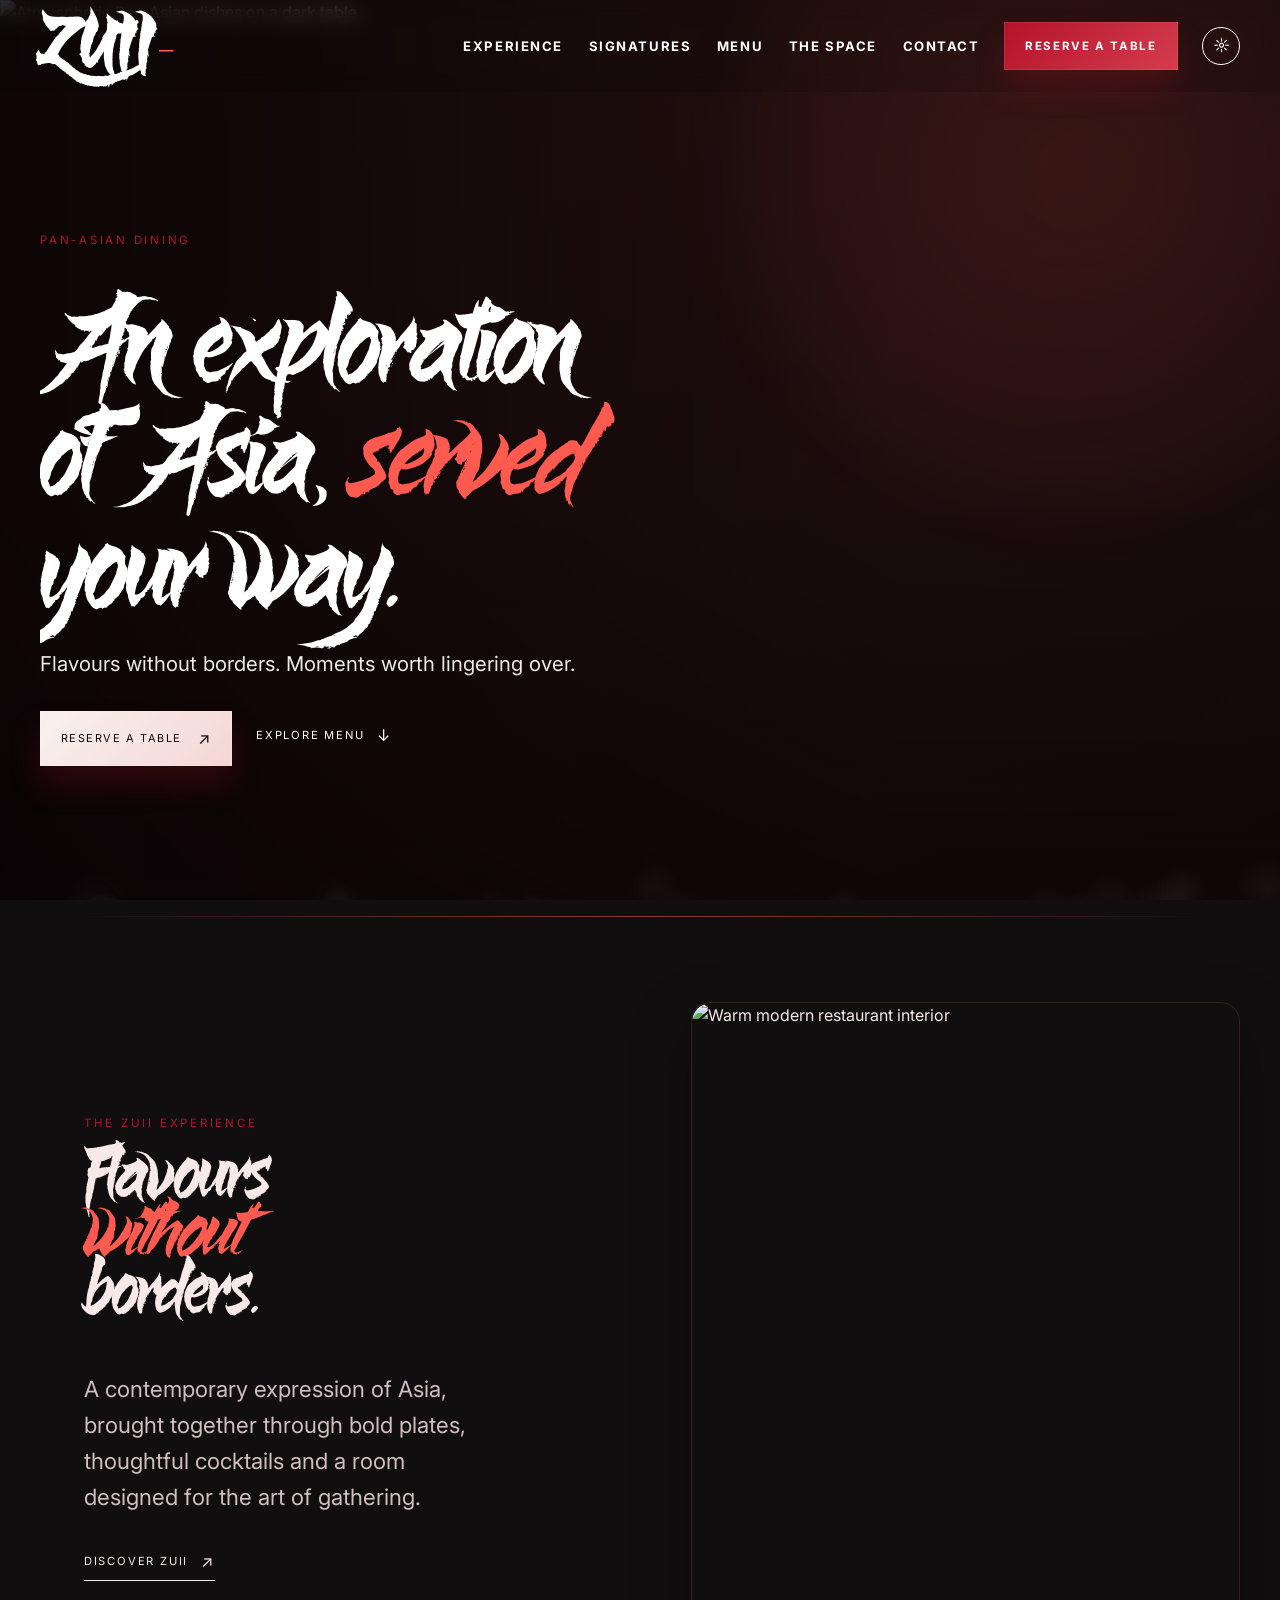
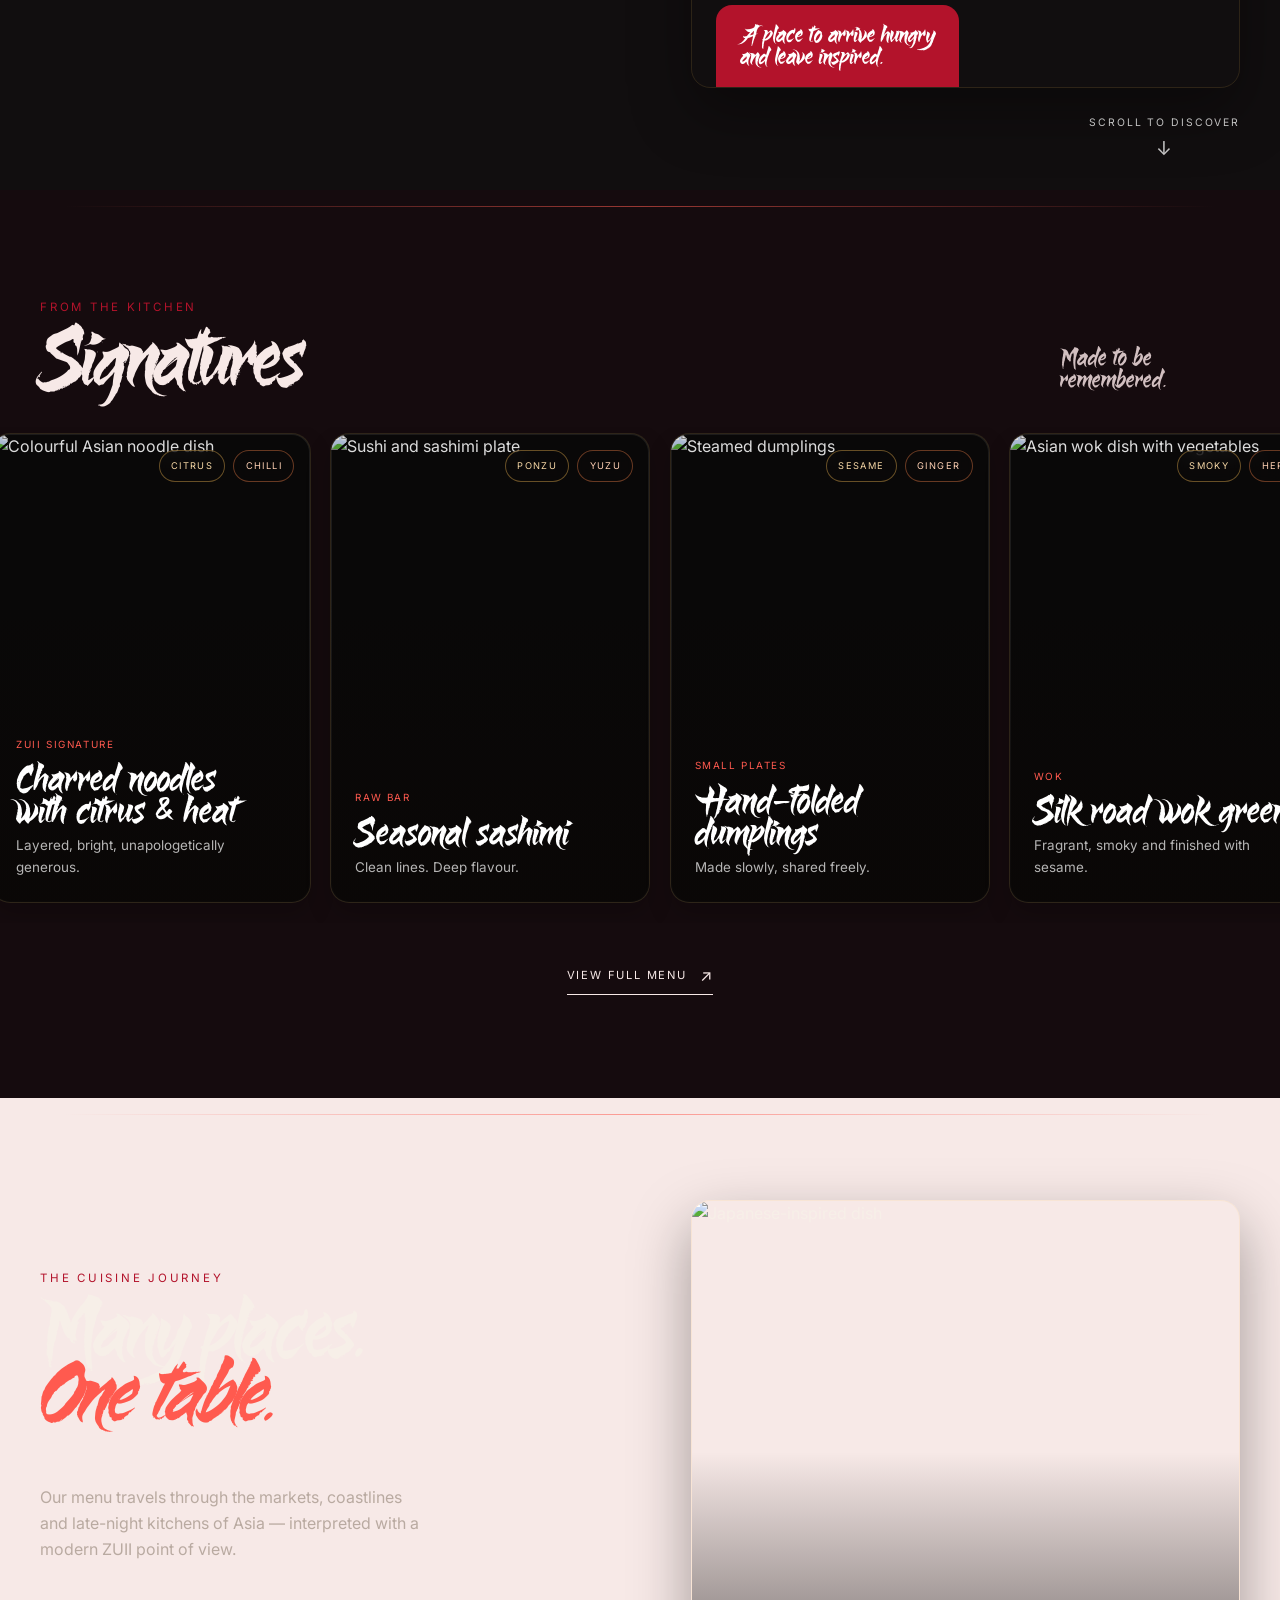
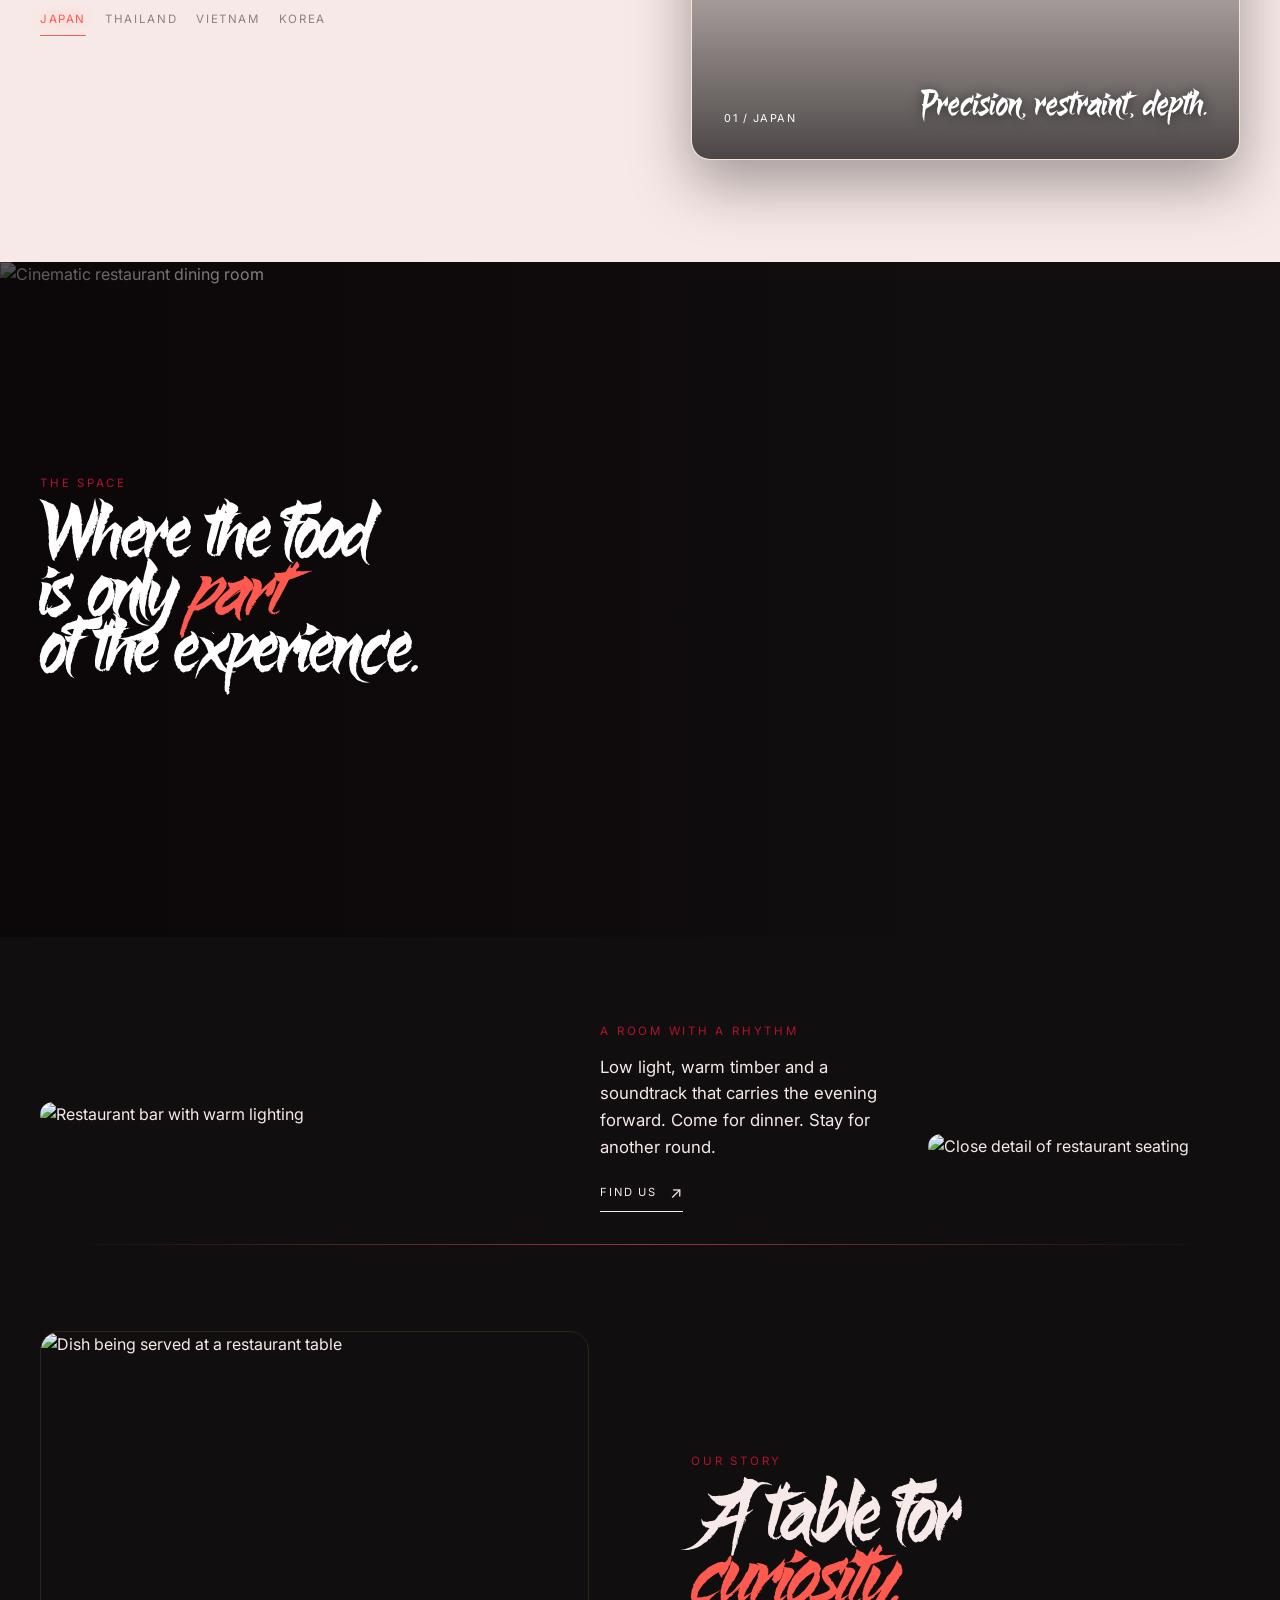
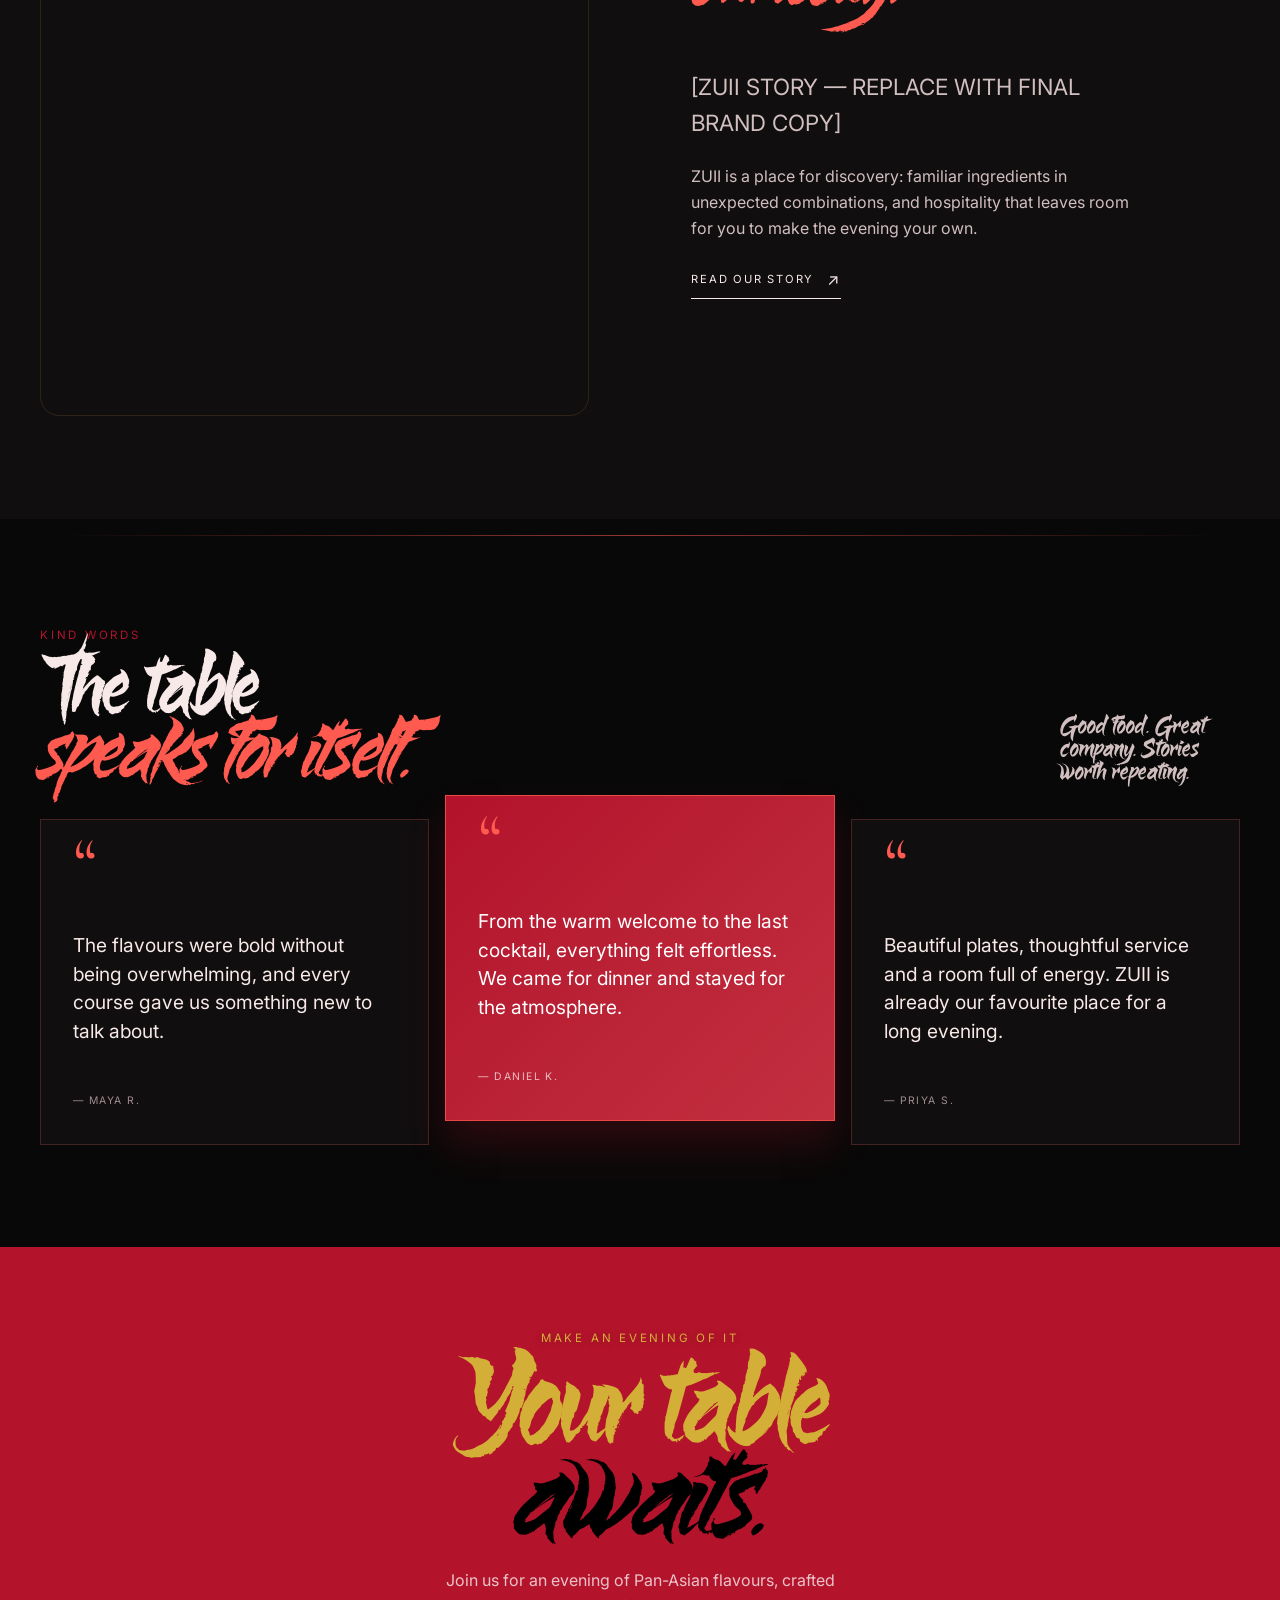
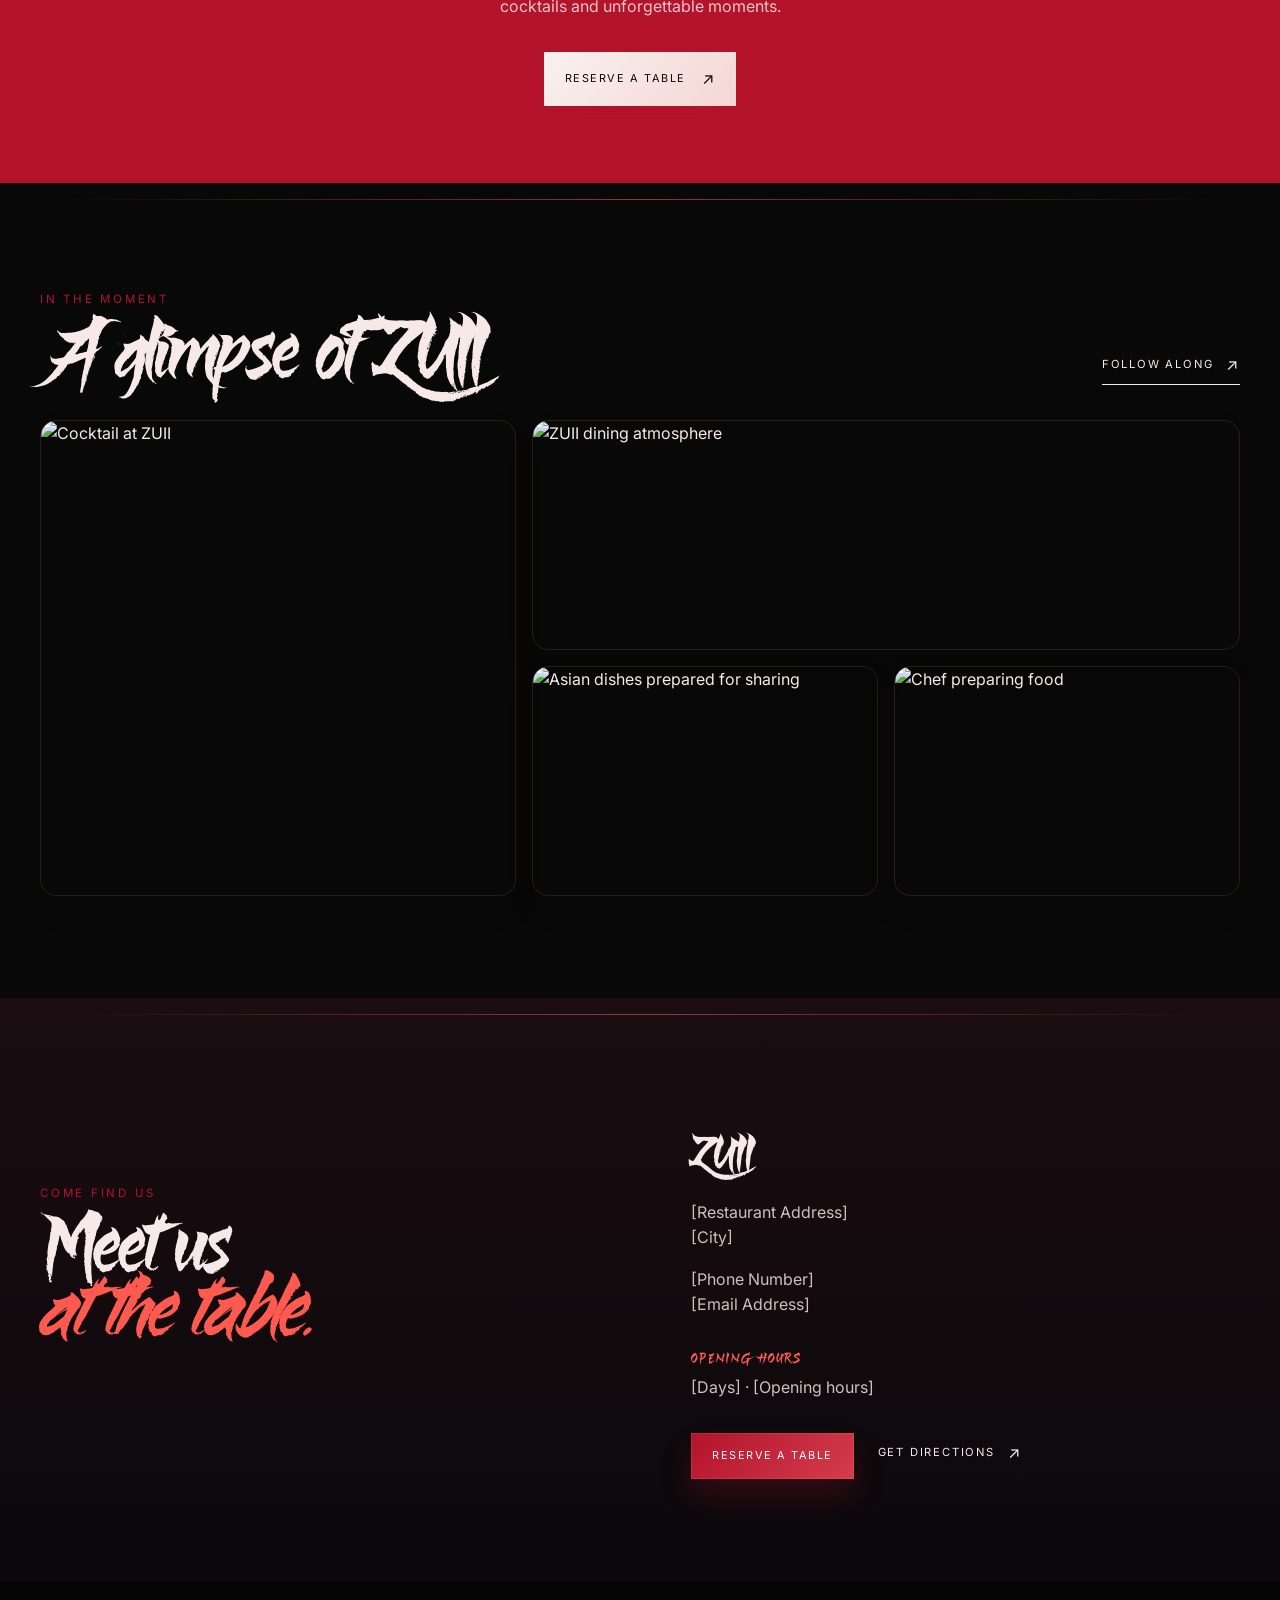
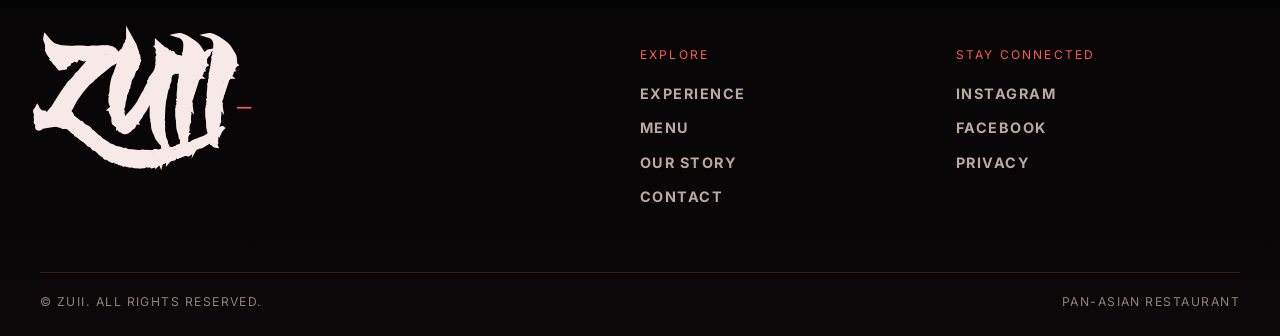
==== commit 3b50cc01: "mobiile optimization" ====
--- a/index.html
+++ b/index.html
@@ -57,7 +57,6 @@
           <a class="text-link text-link-light" href="#signatures">Explore menu <span>↓</span></a>
         </div>
       </div>
-      <div class="hero-scroll">Scroll to discover <span>↓</span></div>
     </section>
 
     <section class="section intro" id="experience">
--- a/styles/main.css
+++ b/styles/main.css
@@ -1531,12 +1531,12 @@
 
 @media (max-width: 760px) {
   :root {
-    --container: calc(100% - 2rem);
+    --container: calc(100% - 1.5rem);
   }
 
   .site-header {
     gap: .55rem;
-    padding: 0 1rem;
+    padding: 0 .75rem;
   }
 
   .site-header .brand {
@@ -1554,8 +1554,8 @@
   }
 
   .site-header > .theme-toggle {
-    width: 34px;
-    height: 34px;
+    width: 40px;
+    height: 40px;
   }
 
   .mobile-menu {
@@ -1578,23 +1578,31 @@
   }
 
   .mobile-menu nav {
+    width: min(100% - 2rem, 360px);
     display: flex;
     flex-direction: column;
     align-items: center;
-    gap: 1.5rem;
+    gap: 1.15rem;
   }
 
   .mobile-menu nav a:not(.button) {
     font-family: var(--serif);
-    font-size: 2.6rem;
+    font-size: clamp(2rem, 9vw, 2.6rem);
+    line-height: 1;
+    padding: .35rem;
   }
 
   .hero {
-    min-height: 680px;
+    min-height: 100svh;
+    padding-top: 5rem;
+    padding-bottom: 3rem;
   }
 
   .hero-title {
-    font-size: clamp(3.4rem, 15vw, 5rem);
+    max-width: 100%;
+    margin-bottom: 1.5rem;
+    font-size: clamp(3rem, 14vw, 4.8rem);
+    line-height: 1.02;
   }
 
   .hero-subtitle {
@@ -1611,7 +1619,7 @@
   .story-grid,
   .location-grid {
     grid-template-columns: 1fr;
-    gap: 3rem;
+    gap: 2rem;
   }
 
   .intro-copy {
@@ -1619,11 +1627,30 @@
   }
 
   .intro-media {
-    padding-left: 1.2rem;
+    padding-left: 0;
   }
 
   .image-caption {
     left: 1rem;
+    right: 1rem;
+    max-width: calc(100% - 2rem);
+    padding: .8rem 1rem;
+    font-size: 1rem;
+  }
+
+  .section {
+    padding: 4rem 0;
+  }
+
+  .display,
+  .editorial-title {
+    font-size: clamp(2.5rem, 12vw, 4rem);
+    line-height: .98;
+  }
+
+  .lead {
+    font-size: 1rem;
+    line-height: 1.55;
   }
 
   .section-head {
@@ -1634,15 +1661,12 @@
   .dish-grid {
     width: 100vw;
     gap: .9rem;
-    padding-right: 1.5rem;
+    padding: .4rem .75rem 1rem;
   }
 
   .dish-card {
-    flex-basis: 78vw;
-  }
-
-  .dish-card {
-    min-height: 400px;
+    flex-basis: min(82vw, 330px);
+    min-height: 390px;
   }
 
   .dish-card:hover {
@@ -1654,7 +1678,7 @@
   }
 
   .journey-image {
-    min-height: 460px;
+    min-height: min(110vw, 440px);
   }
 
   .journey-label {
@@ -1667,7 +1691,7 @@
   }
 
   .space-image {
-    height: 600px;
+    height: min(125vw, 520px);
   }
 
   .space-details {
@@ -1681,7 +1705,11 @@
   }
 
   .detail-copy {
-    padding: 1rem 0;
+    padding: 0;
+  }
+
+  .detail-copy p {
+    font-size: 1rem;
   }
 
   .story-copy {
@@ -1697,6 +1725,34 @@
     transform: none;
   }
 
+  .testimonial-card,
+  .testimonial-card.testimonial-feature {
+    min-height: 0;
+    padding: 1.5rem;
+  }
+
+  .testimonial-card blockquote {
+    margin: 1.25rem 0 1.5rem;
+    font-size: 1rem;
+  }
+
+  .reserve {
+    padding: 4rem 1rem;
+  }
+
+  .reserve .display {
+    font-size: clamp(3.5rem, 18vw, 6rem);
+  }
+
+  .reserve p {
+    margin: 1rem auto 1.5rem;
+    font-size: .95rem;
+  }
+
+  .reserve .button {
+    min-height: 52px;
+  }
+
   .gallery-grid {
     grid-template-columns: 1fr 1fr;
     grid-template-rows: 180px 180px 180px;
@@ -1716,6 +1772,7 @@
 
   .footer-grid {
     grid-template-columns: 1fr 1fr;
+    gap: 1.25rem;
   }
 
   .footer-grid .brand {
@@ -1734,6 +1791,7 @@
   .location-actions {
     align-items: flex-start;
     flex-direction: column;
+    gap: 1rem;
   }
 
   .reservation-hero {
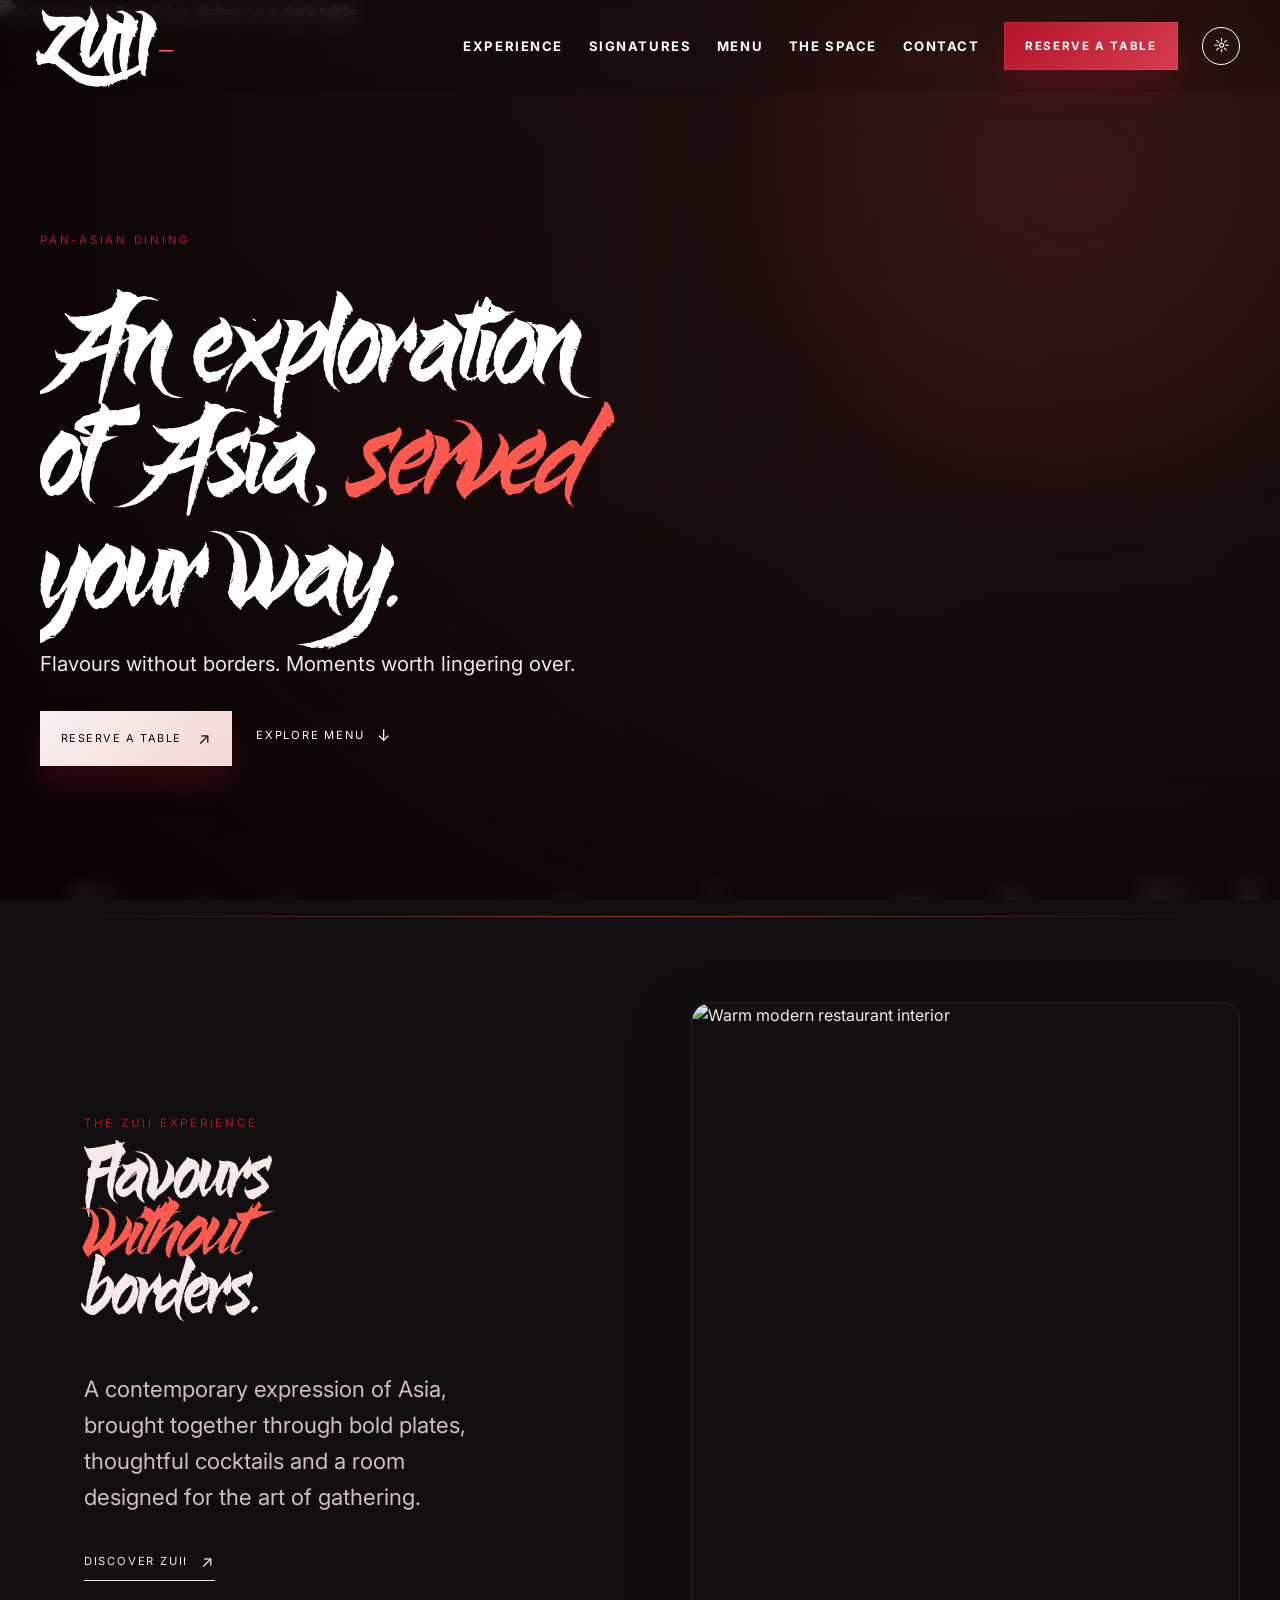
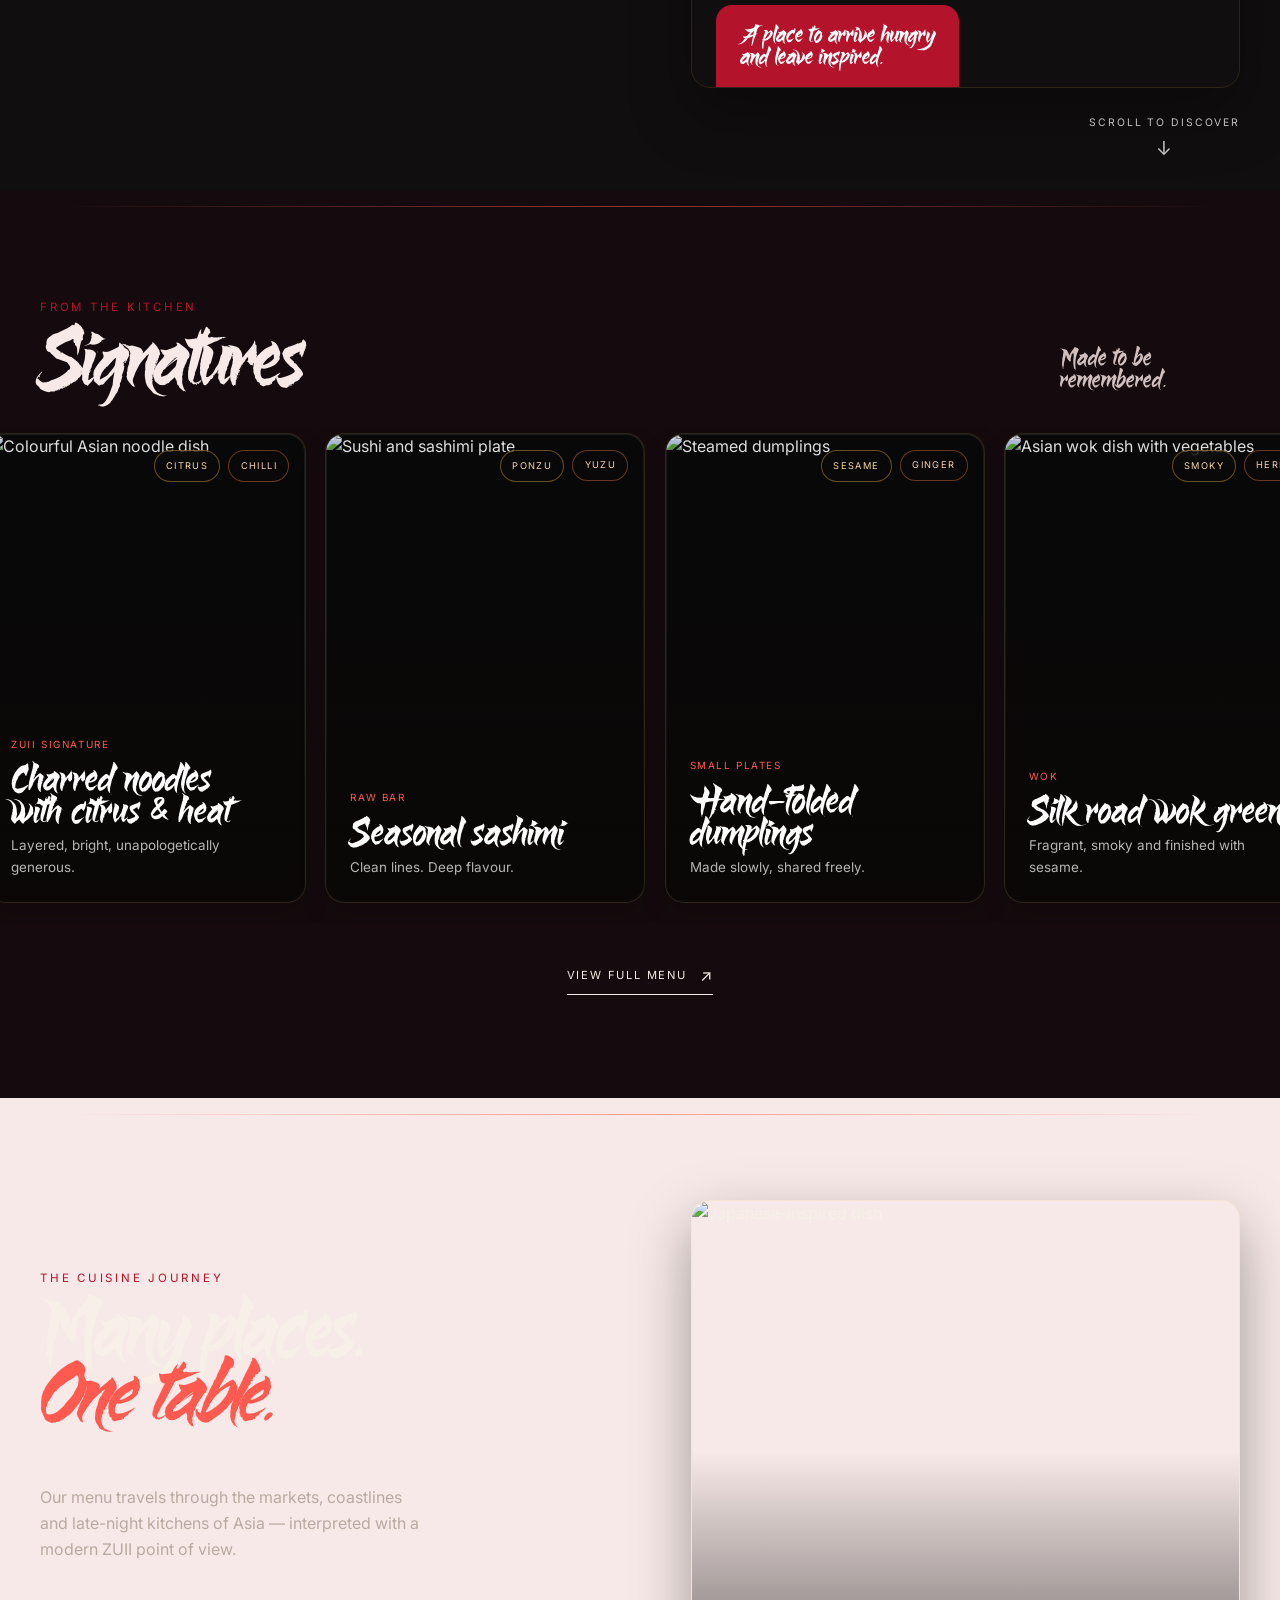
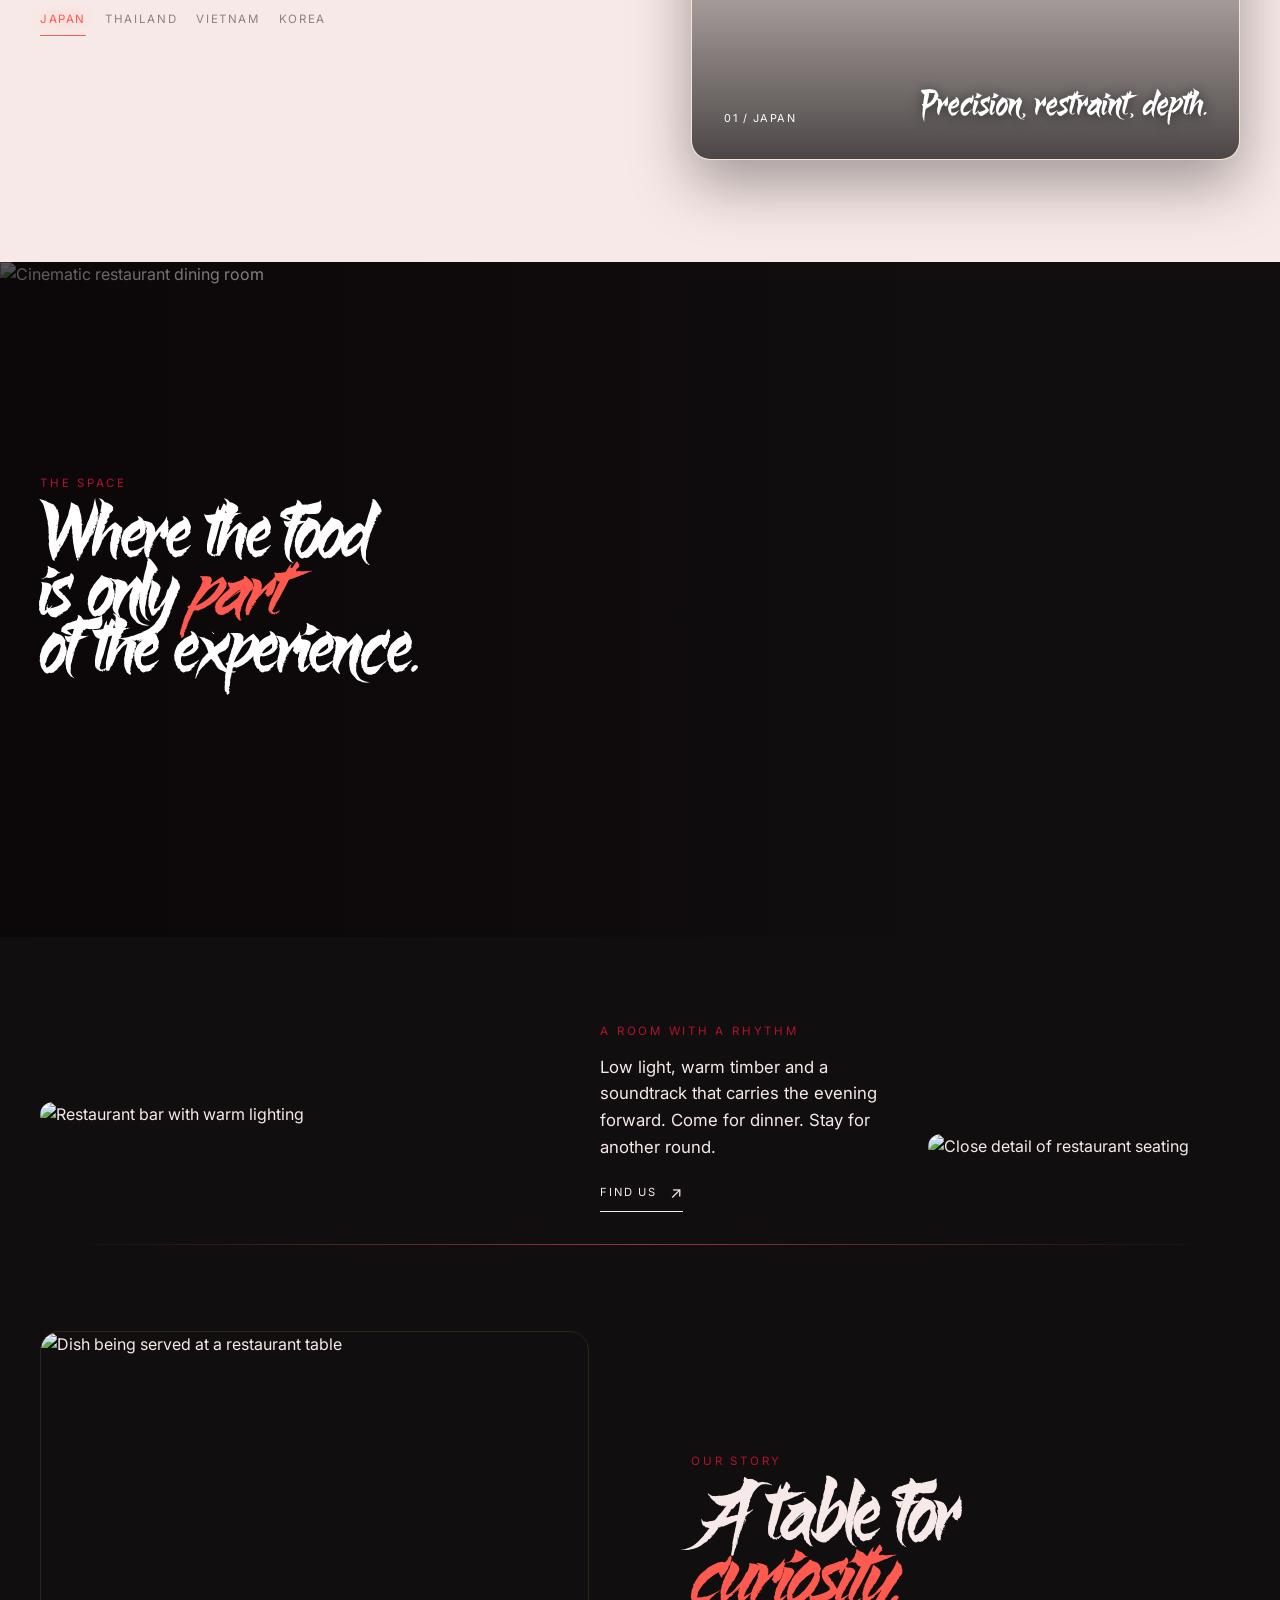
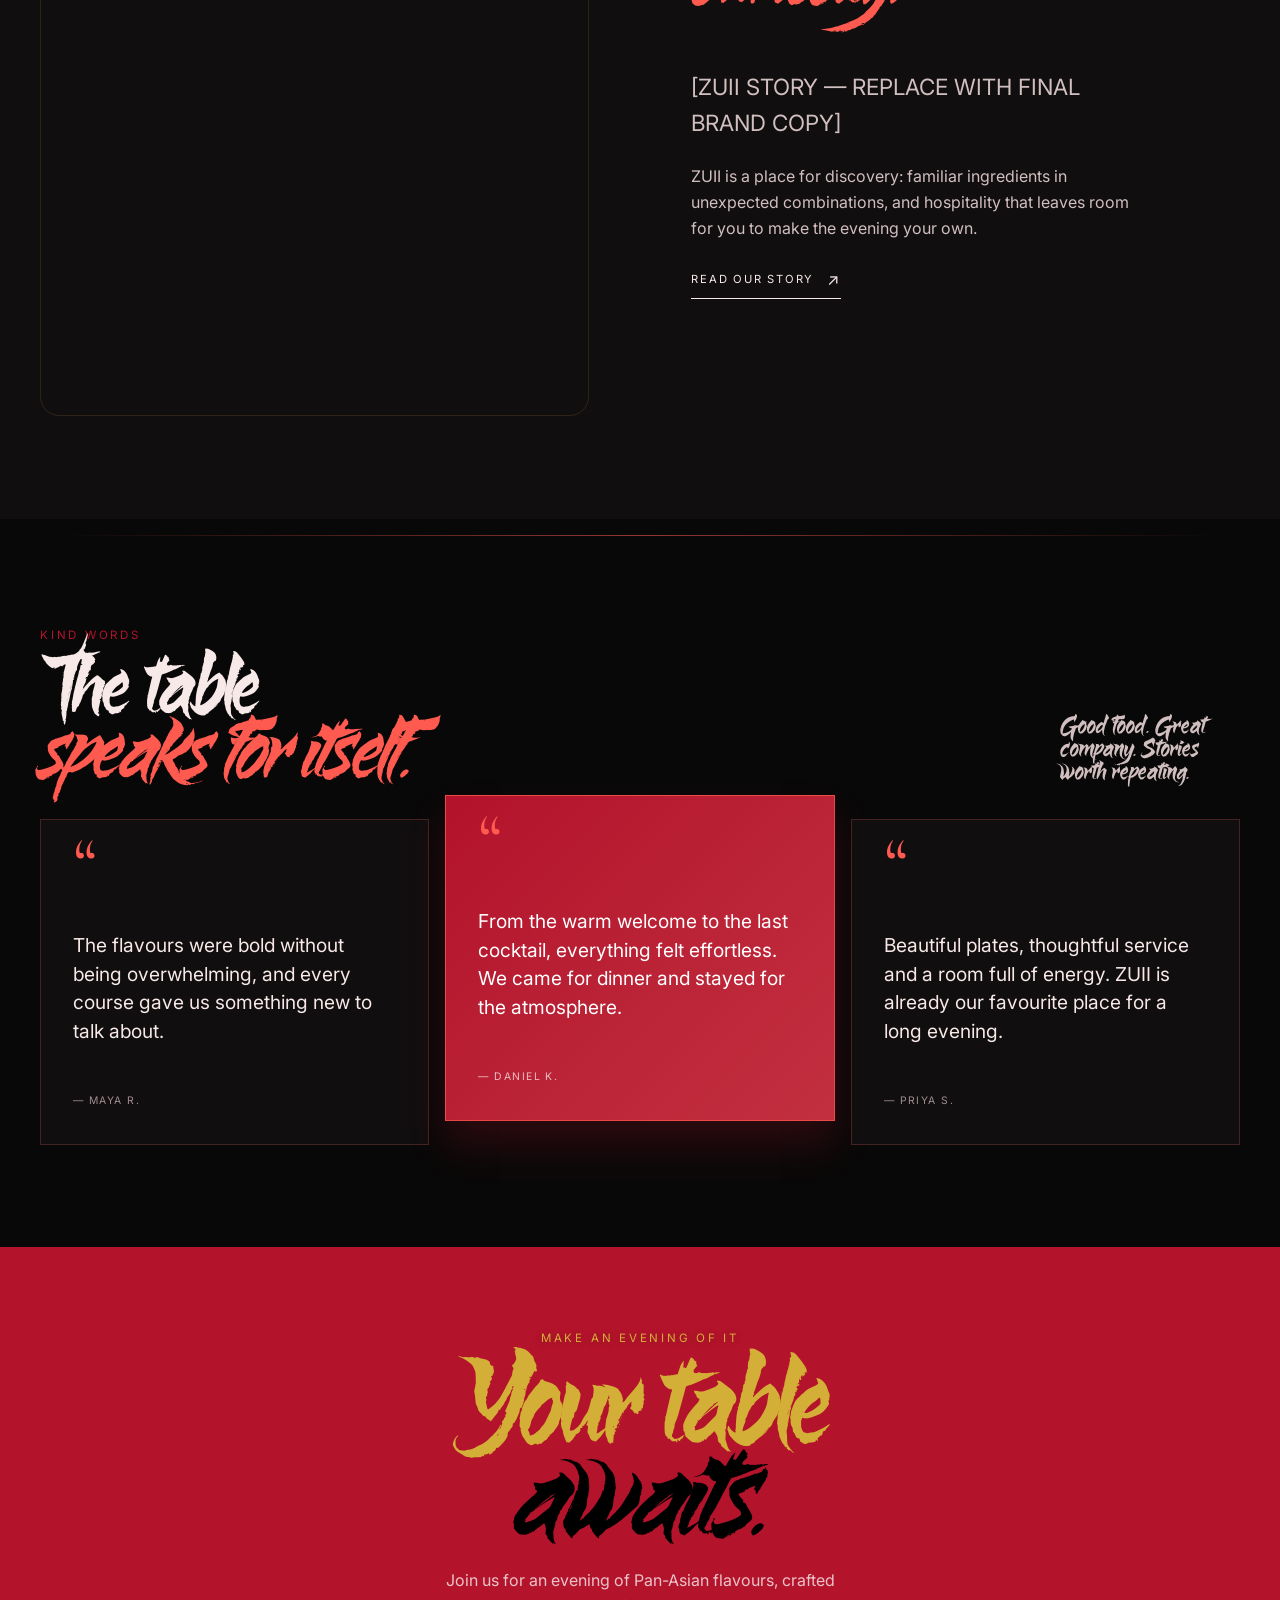
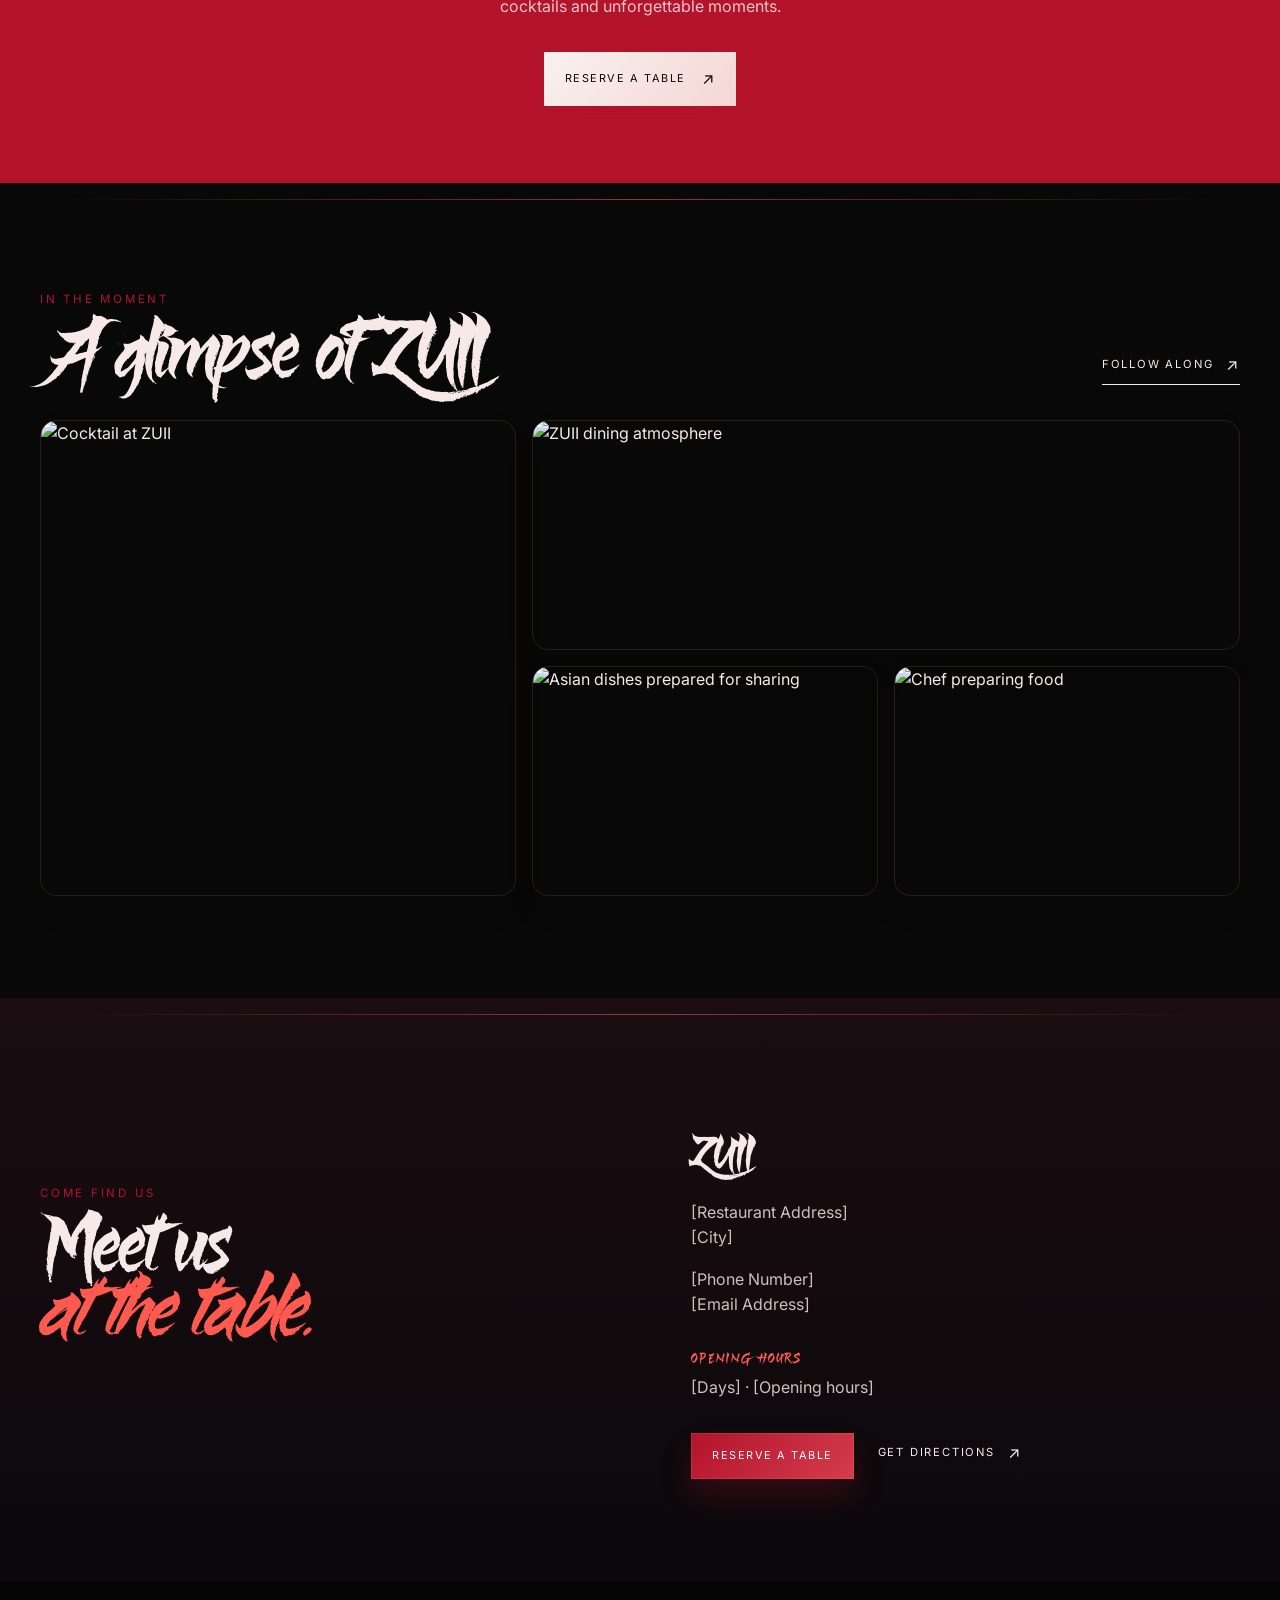
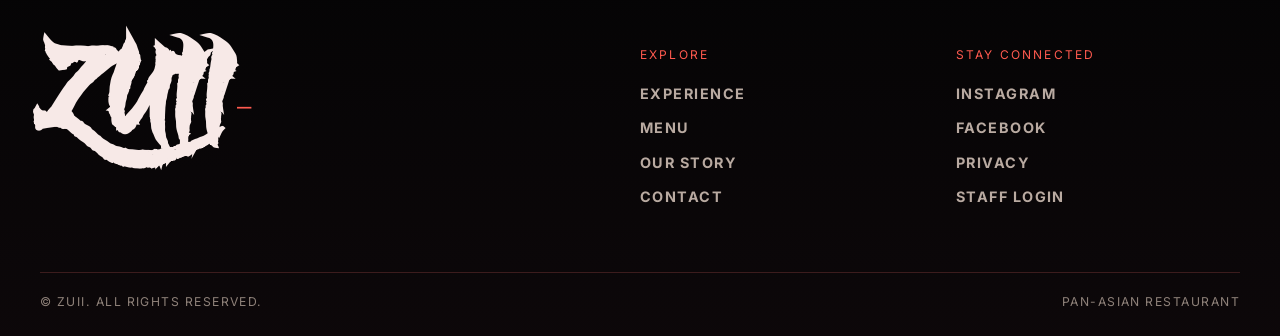
==== commit 5340af4a: "staff reservation side server" ====
--- a/index.html
+++ b/index.html
@@ -226,7 +226,7 @@
     </section>
   </main>
 
-  <footer class="site-footer"><div class="container footer-grid"><a class="brand" href="#top">ZUII<span>—</span></a><div><span class="footer-label">Explore</span><a href="#experience">Experience</a><a href="#signatures">Menu</a><a href="#story">Our Story</a><a href="#contact">Contact</a></div><div><span class="footer-label">Stay connected</span><a href="#">Instagram</a><a href="#">Facebook</a><a href="#">Privacy</a></div></div><div class="container footer-bottom"><span>© ZUII. All rights reserved.</span><span>Pan-Asian restaurant</span></div></footer>
+  <footer class="site-footer"><div class="container footer-grid"><a class="brand" href="#top">ZUII<span>—</span></a><div><span class="footer-label">Explore</span><a href="#experience">Experience</a><a href="#signatures">Menu</a><a href="#story">Our Story</a><a href="#contact">Contact</a></div><div><span class="footer-label">Stay connected</span><a href="#">Instagram</a><a href="#">Facebook</a><a href="#">Privacy</a><a href="pages/staff.html">Staff login</a></div></div><div class="container footer-bottom"><span>© ZUII. All rights reserved.</span><span>Pan-Asian restaurant</span></div></footer>
   <script src="js/main.js"></script>
 </body>
 </html>
--- a/styles/main.css
+++ b/styles/main.css
@@ -1524,6 +1524,190 @@
   color: var(--ink);
 }
 
+.staff-page {
+  min-height: 100vh;
+  background: var(--bg);
+}
+
+.staff-main {
+  min-height: calc(100vh - 90px);
+  padding: 10rem 0 6rem;
+}
+
+.staff-panel {
+  max-width: 1180px;
+}
+
+.staff-heading {
+  max-width: 620px;
+  margin-bottom: 2.5rem;
+}
+
+.staff-heading h1 {
+  margin: .5rem 0 .75rem;
+  font-family: var(--display);
+  font-size: clamp(3.5rem, 8vw, 6.5rem);
+  font-weight: 400;
+  line-height: .9;
+}
+
+.staff-heading p {
+  color: var(--ink-soft);
+}
+
+.staff-login-form {
+  display: grid;
+  grid-template-columns: repeat(2, minmax(0, 1fr));
+  gap: 1.25rem;
+  max-width: 720px;
+  padding: 2rem;
+  border: 1px solid var(--line);
+  background: var(--surface);
+  box-shadow: var(--shadow);
+}
+
+.staff-login-form label {
+  display: grid;
+  gap: .45rem;
+}
+
+.staff-login-form label span {
+  color: var(--ink-soft);
+  font-size: .75rem;
+  letter-spacing: .12em;
+  text-transform: uppercase;
+}
+
+.staff-login-form input {
+  width: 100%;
+  padding: .9rem 1rem;
+  border: 1px solid var(--line);
+  background: transparent;
+  color: var(--ink);
+  font: inherit;
+}
+
+.staff-login-form input:focus {
+  outline: 2px solid var(--accent);
+  outline-offset: 2px;
+}
+
+.staff-login-form .button {
+  justify-self: start;
+}
+
+.staff-status {
+  min-height: 1.5em;
+  margin: .25rem 0 0;
+  color: var(--accent);
+}
+
+.staff-dashboard[hidden],
+.staff-login-form[hidden] {
+  display: none;
+}
+
+.staff-dashboard {
+  margin-top: 4rem;
+}
+
+.staff-dashboard-head {
+  display: flex;
+  align-items: end;
+  justify-content: space-between;
+  gap: 2rem;
+  margin-bottom: 1rem;
+}
+
+.staff-dashboard-head h2 {
+  margin-top: .5rem;
+  font-family: var(--display);
+  font-size: clamp(2.5rem, 5vw, 4.5rem);
+  font-weight: 400;
+  line-height: .95;
+}
+
+.staff-dashboard-actions {
+  display: flex;
+  gap: .75rem;
+}
+
+.button-outline {
+  border: 1px solid var(--line);
+  background: transparent;
+  color: var(--ink);
+}
+
+.reservation-table-wrap {
+  overflow-x: auto;
+  border: 1px solid var(--line);
+  background: var(--surface);
+}
+
+.reservation-table {
+  width: 100%;
+  min-width: 850px;
+  border-collapse: collapse;
+  text-align: left;
+}
+
+.reservation-table th,
+.reservation-table td {
+  padding: 1rem 1.15rem;
+  border-bottom: 1px solid var(--line);
+  vertical-align: top;
+}
+
+.reservation-table th {
+  color: var(--ink-soft);
+  font-size: .7rem;
+  letter-spacing: .12em;
+  text-transform: uppercase;
+}
+
+.reservation-table tbody tr:last-child td {
+  border-bottom: 0;
+}
+
+.reservation-table td small {
+  display: block;
+  margin-top: .35rem;
+  color: var(--ink-soft);
+}
+
+.reservation-table td a {
+  color: var(--accent);
+}
+
+.reservation-table .empty-state {
+  padding: 3rem;
+  color: var(--ink-soft);
+  text-align: center;
+}
+
+.muted {
+  color: var(--ink-soft);
+}
+
+@media (max-width: 700px) {
+  .staff-main {
+    padding-top: 8rem;
+  }
+
+  .staff-login-form {
+    grid-template-columns: 1fr;
+  }
+
+  .staff-dashboard-head {
+    align-items: start;
+    flex-direction: column;
+  }
+
+  .staff-dashboard-actions {
+    width: 100%;
+  }
+}
+
 [data-theme="light"] .site-footer {
   background: #1b1012;
   color: #fff4f2;
@@ -1841,6 +2025,24 @@
     font-size: .86rem;
   }
 
+  .date-picker-control {
+    min-height: 54px;
+  }
+
+  .date-picker-control .native-date-picker {
+    inset: 0;
+    z-index: 2;
+    width: 100% !important;
+    height: 100% !important;
+    opacity: .01;
+    pointer-events: auto;
+    cursor: pointer;
+  }
+
+  .date-picker-control .calendar-button {
+    z-index: 3;
+  }
+
   .menu-tabs {
     margin-top: 2.5rem;
   }
